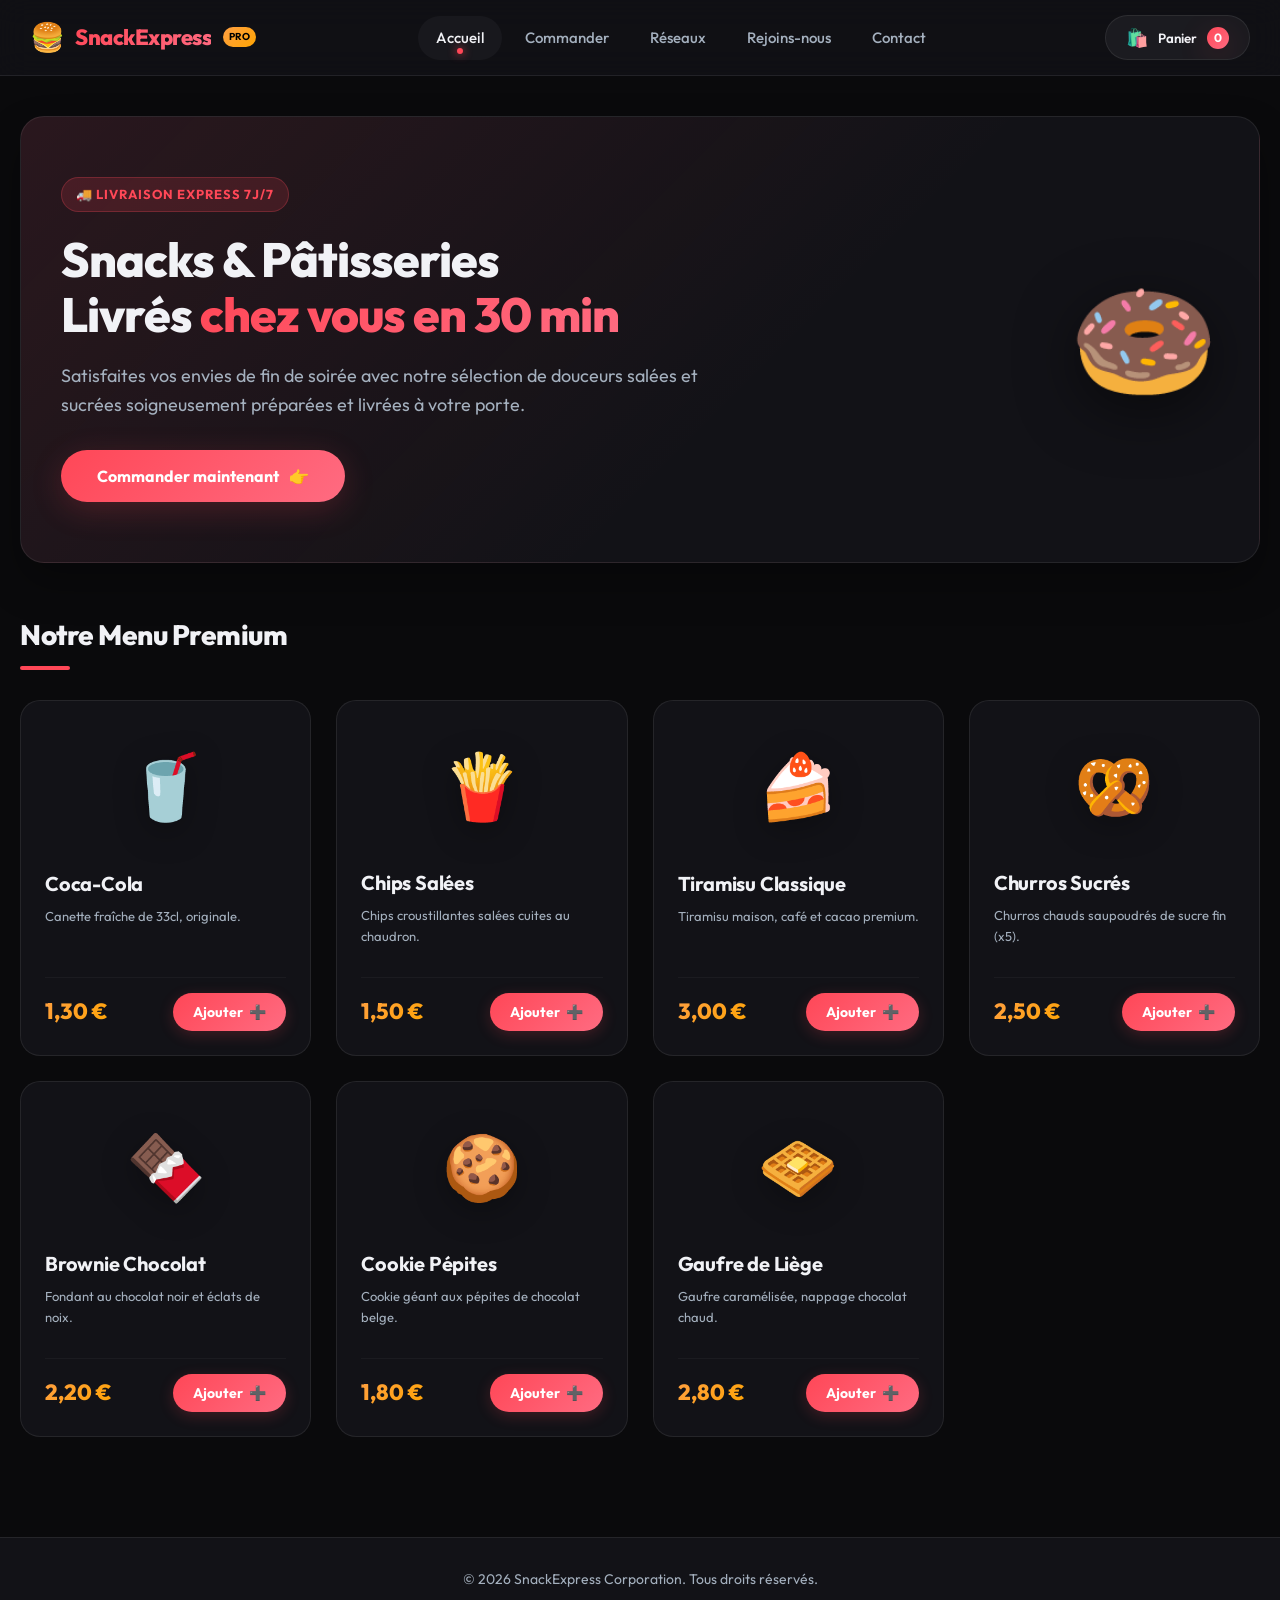
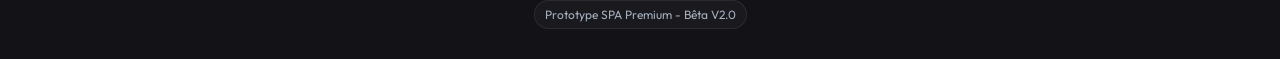
==== index.html @ 42b01b0c "Add files via upload" ====
<!DOCTYPE html>
<html lang="fr">
<head>
  <meta charset="utf-8">
  <meta name="viewport" content="width=device-width, initial-scale=1.0">
  <title>SnackExpress | Livraison de snacks & pâtisseries à domicile</title>
  <meta name="description" content="SnackExpress : commandez vos snacks et pâtisseries préférés en ligne. Livraison rapide et service premium de nuit.">
  
  <!-- Google Fonts - Outfit -->
  <link rel="preconnect" href="https://fonts.googleapis.com">
  <link rel="preconnect" href="https://fonts.gstatic.com" crossorigin>
  <link href="https://fonts.googleapis.com/css2?family=Outfit:wght@300;400;500;600;700;800&display=swap" rel="stylesheet">
  
  <style>
    /* VARIABLES & THEME SYSTEM */
    :root {
      --bg-main: #0a0a0c;
      --bg-surface: #121217;
      --bg-surface-hover: #1b1b22;
      --bg-input: #17171e;
      --color-primary: #ff4757;
      --color-primary-rgb: 255, 71, 87;
      --color-accent: #ffa502;
      --color-success: #2ed573;
      --color-text: #f1f2f6;
      --color-text-muted: #a4b0be;
      --color-border: rgba(255, 255, 255, 0.08);
      --gradient-accent: linear-gradient(135deg, #ff4757, #ff6b81);
      --gradient-gold: linear-gradient(135deg, #ff9f43, #ffa502);
      --gradient-dark: linear-gradient(180deg, #121217 0%, #0a0a0c 100%);
      --glow-shadow: 0 8px 32px 0 rgba(255, 71, 87, 0.2);
      --border-radius: 16px;
      --transition: all 0.3s cubic-bezier(0.4, 0, 0.2, 1);
      --font-outfit: 'Outfit', sans-serif;
    }

    /* GLOBAL RESET & STYLES */
    * {
      box-sizing: border-box;
      margin: 0;
      padding: 0;
    }

    body {
      font-family: var(--font-outfit);
      background-color: var(--bg-main);
      color: var(--color-text);
      line-height: 1.6;
      overflow-x: hidden;
      min-height: 100vh;
      display: flex;
      flex-direction: column;
    }

    a {
      color: inherit;
      text-decoration: none;
    }

    button, input, select, textarea {
      font-family: inherit;
      color: inherit;
    }

    /* PREMIUM SCROLLBAR */
    ::-webkit-scrollbar {
      width: 8px;
    }
    ::-webkit-scrollbar-track {
      background: var(--bg-main);
    }
    ::-webkit-scrollbar-thumb {
      background: #23232c;
      border-radius: 10px;
    }
    ::-webkit-scrollbar-thumb:hover {
      background: var(--color-primary);
    }

    /* HEADER / NAVIGATION (GLASSMORPHISM) */
    header {
      position: sticky;
      top: 0;
      z-index: 100;
      background: rgba(18, 18, 23, 0.8);
      backdrop-filter: blur(15px);
      -webkit-backdrop-filter: blur(15px);
      border-bottom: var(--color-border) 1px solid;
      padding: 15px 30px;
      display: flex;
      justify-content: space-between;
      align-items: center;
      transition: var(--transition);
    }

    .logo-container {
      display: flex;
      align-items: center;
      gap: 10px;
      cursor: pointer;
    }

    .logo-icon {
      font-size: 28px;
      animation: pulse 2s infinite ease-in-out;
    }

    .logo-text {
      font-size: 22px;
      font-weight: 800;
      letter-spacing: -0.5px;
      background: var(--gradient-accent);
      -webkit-background-clip: text;
      -webkit-text-fill-color: transparent;
    }

    .logo-badge {
      font-size: 10px;
      background: var(--gradient-gold);
      color: #000;
      font-weight: 700;
      padding: 2px 6px;
      border-radius: 20px;
      text-transform: uppercase;
      margin-left: 2px;
    }

    nav {
      display: flex;
      gap: 5px;
    }

    nav a {
      color: var(--color-text-muted);
      font-weight: 500;
      font-size: 15px;
      padding: 10px 18px;
      border-radius: 25px;
      transition: var(--transition);
      position: relative;
    }

    nav a:hover, nav a.active {
      color: var(--color-text);
      background: rgba(255, 255, 255, 0.04);
    }

    nav a.active::after {
      content: '';
      position: absolute;
      bottom: 6px;
      left: 50%;
      transform: translateX(-50%);
      width: 6px;
      height: 6px;
      border-radius: 50%;
      background: var(--color-primary);
      box-shadow: 0 0 10px var(--color-primary);
    }

    .nav-actions {
      display: flex;
      align-items: center;
      gap: 15px;
    }

    /* CART TRIGGER BUTTON */
    .cart-trigger {
      background: rgba(255, 255, 255, 0.05);
      border: 1px solid var(--color-border);
      padding: 10px 20px;
      border-radius: 30px;
      cursor: pointer;
      display: flex;
      align-items: center;
      gap: 10px;
      font-weight: 600;
      transition: var(--transition);
      position: relative;
      overflow: hidden;
    }

    .cart-trigger::before {
      content: '';
      position: absolute;
      top: 0;
      left: -100%;
      width: 100%;
      height: 100%;
      background: linear-gradient(90deg, transparent, rgba(255, 255, 255, 0.08), transparent);
      transition: 0.5s;
    }

    .cart-trigger:hover::before {
      left: 100%;
    }

    .cart-trigger:hover {
      background: rgba(255, 71, 87, 0.1);
      border-color: rgba(255, 71, 87, 0.3);
      color: var(--color-primary);
      transform: translateY(-2px);
    }

    .cart-icon {
      font-size: 18px;
    }

    .cart-count-badge {
      background: var(--gradient-accent);
      color: white;
      font-size: 12px;
      font-weight: 700;
      width: 22px;
      height: 22px;
      border-radius: 50%;
      display: flex;
      align-items: center;
      justify-content: center;
      box-shadow: var(--glow-shadow);
      animation: pop 0.3s ease-out;
    }

    /* MAIN CONTAINER & SPA VIEWS */
    main {
      flex: 1;
      max-width: 1300px;
      width: 100%;
      margin: 0 auto;
      padding: 40px 20px;
      position: relative;
    }

    .spa-view {
      display: none;
      animation: fadeIn 0.4s cubic-bezier(0.4, 0, 0.2, 1) forwards;
    }

    .spa-view.active-view {
      display: block;
    }

    /* HERO SECTION */
    .hero {
      background: linear-gradient(135deg, rgba(255, 71, 87, 0.1) 0%, rgba(18, 18, 23, 0) 60%), var(--bg-surface);
      border-radius: 24px;
      padding: 60px 40px;
      text-align: left;
      position: relative;
      overflow: hidden;
      border: 1px solid var(--color-border);
      margin-bottom: 50px;
      box-shadow: 0 20px 40px rgba(0, 0, 0, 0.3);
      display: flex;
      justify-content: space-between;
      align-items: center;
      gap: 30px;
    }

    .hero-content {
      max-width: 650px;
      position: relative;
      z-index: 2;
    }

    .hero-badge {
      display: inline-block;
      background: rgba(255, 71, 87, 0.15);
      color: var(--color-primary);
      padding: 6px 14px;
      border-radius: 30px;
      font-size: 13px;
      font-weight: 700;
      letter-spacing: 1px;
      text-transform: uppercase;
      margin-bottom: 20px;
      border: 1px solid rgba(255, 71, 87, 0.25);
    }

    .hero h1 {
      font-size: 48px;
      font-weight: 800;
      line-height: 1.15;
      margin-bottom: 20px;
      letter-spacing: -1px;
    }

    .hero h1 span {
      background: var(--gradient-accent);
      -webkit-background-clip: text;
      -webkit-text-fill-color: transparent;
    }

    .hero p {
      font-size: 18px;
      color: var(--color-text-muted);
      margin-bottom: 30px;
    }

    .hero-btn {
      background: var(--gradient-accent);
      color: white;
      border: none;
      font-size: 16px;
      font-weight: 700;
      padding: 16px 36px;
      border-radius: 30px;
      cursor: pointer;
      box-shadow: var(--glow-shadow);
      transition: var(--transition);
      display: inline-flex;
      align-items: center;
      gap: 10px;
    }

    .hero-btn:hover {
      transform: translateY(-3px);
      box-shadow: 0 12px 40px 0 rgba(255, 71, 87, 0.35);
    }

    .hero-image-decor {
      font-size: 120px;
      user-select: none;
      filter: drop-shadow(0 15px 30px rgba(0,0,0,0.5));
      animation: float 6s infinite ease-in-out;
      display: block;
    }

    @media (max-width: 900px) {
      .hero {
        flex-direction: column;
        padding: 40px 25px;
        text-align: center;
      }
      .hero-image-decor {
        display: none;
      }
      .hero h1 {
        font-size: 36px;
      }
    }

    /* MENU SECTION */
    .menu-title-container {
      margin-bottom: 30px;
      display: flex;
      justify-content: space-between;
      align-items: flex-end;
    }

    .section-title {
      font-size: 28px;
      font-weight: 800;
      letter-spacing: -0.5px;
      position: relative;
    }

    .section-title::after {
      content: '';
      display: block;
      width: 50px;
      height: 4px;
      background: var(--color-primary);
      border-radius: 2px;
      margin-top: 8px;
    }

    .cards-grid {
      display: grid;
      grid-template-columns: repeat(auto-fill, minmax(250px, 1fr));
      gap: 25px;
    }

    /* CARD DESIGN */
    .card {
      background: var(--bg-surface);
      border: 1px solid var(--color-border);
      border-radius: 20px;
      padding: 24px;
      transition: var(--transition);
      position: relative;
      overflow: hidden;
      display: flex;
      flex-direction: column;
      justify-content: space-between;
      height: 100%;
    }

    .card::before {
      content: '';
      position: absolute;
      top: 0;
      left: 0;
      width: 100%;
      height: 100%;
      background: radial-gradient(circle at top right, rgba(255, 71, 87, 0.05), transparent 60%);
      opacity: 0;
      transition: var(--transition);
      pointer-events: none;
    }

    .card:hover {
      transform: translateY(-6px);
      border-color: rgba(255, 71, 87, 0.2);
      box-shadow: 0 15px 30px rgba(0, 0, 0, 0.4), 0 0 1px 1px rgba(255, 71, 87, 0.1) inset;
    }

    .card:hover::before {
      opacity: 1;
    }

    .card-top {
      text-align: center;
      padding: 10px 0 20px 0;
      position: relative;
    }

    .card-emoji {
      font-size: 64px;
      display: inline-block;
      margin-bottom: 10px;
      transition: var(--transition);
      filter: drop-shadow(0 8px 16px rgba(0,0,0,0.3));
    }

    .card:hover .card-emoji {
      transform: scale(1.15) rotate(5deg);
    }

    .card-info {
      text-align: left;
    }

    .card-info h3 {
      font-size: 20px;
      font-weight: 700;
      margin-bottom: 6px;
      letter-spacing: -0.2px;
    }

    .card-description {
      font-size: 13px;
      color: var(--color-text-muted);
      margin-bottom: 15px;
      min-height: 40px;
    }

    .card-bottom {
      display: flex;
      justify-content: space-between;
      align-items: center;
      margin-top: 15px;
      border-top: 1px solid rgba(255,255,255,0.04);
      padding-top: 15px;
    }

    .card-price {
      font-size: 22px;
      font-weight: 800;
      background: var(--gradient-gold);
      -webkit-background-clip: text;
      -webkit-text-fill-color: transparent;
    }

    .add-to-cart-btn {
      background: var(--gradient-accent);
      color: white;
      border: none;
      font-weight: 700;
      font-size: 14px;
      padding: 10px 20px;
      border-radius: 25px;
      cursor: pointer;
      display: flex;
      align-items: center;
      gap: 6px;
      transition: var(--transition);
      box-shadow: 0 4px 15px rgba(255, 71, 87, 0.2);
    }

    .add-to-cart-btn:hover {
      box-shadow: 0 6px 20px rgba(255, 71, 87, 0.4);
      transform: scale(1.05);
    }

    /* DOUBLE COLUMN LAYOUT FOR CHECKOUT */
    .checkout-container {
      display: grid;
      grid-template-columns: 1.5fr 1fr;
      gap: 40px;
      align-items: start;
    }

    @media (max-width: 1000px) {
      .checkout-container {
        grid-template-columns: 1fr;
      }
    }

    /* CHOSE PANEL STYLING */
    .premium-panel {
      background: var(--bg-surface);
      border: 1px solid var(--color-border);
      border-radius: 24px;
      padding: 30px;
      box-shadow: 0 15px 35px rgba(0,0,0,0.3);
    }

    .form-group {
      margin-bottom: 22px;
      position: relative;
    }

    .form-group label {
      display: block;
      font-size: 14px;
      font-weight: 600;
      color: var(--color-text-muted);
      margin-bottom: 8px;
      text-transform: uppercase;
      letter-spacing: 0.5px;
    }

    .input-wrapper {
      position: relative;
    }

    .input-wrapper input, .input-wrapper select, .input-wrapper textarea {
      width: 100%;
      background: var(--bg-input);
      border: 1px solid var(--color-border);
      padding: 14px 16px;
      border-radius: 12px;
      color: white;
      font-size: 15px;
      transition: var(--transition);
    }

    .input-wrapper input:focus, .input-wrapper select:focus, .input-wrapper textarea:focus {
      outline: none;
      border-color: var(--color-primary);
      box-shadow: 0 0 0 3px rgba(255, 71, 87, 0.15);
      background: var(--bg-surface-hover);
    }

    .input-wrapper textarea {
      resize: vertical;
      min-height: 90px;
    }

    .form-row {
      display: grid;
      grid-template-columns: 1fr 1fr;
      gap: 20px;
    }

    @media (max-width: 600px) {
      .form-row {
        grid-template-columns: 1fr;
      }
    }

    .checkout-btn {
      width: 100%;
      background: var(--gradient-accent);
      color: white;
      border: none;
      padding: 16px;
      border-radius: 14px;
      font-size: 16px;
      font-weight: 700;
      cursor: pointer;
      box-shadow: var(--glow-shadow);
      transition: var(--transition);
      display: flex;
      align-items: center;
      justify-content: center;
      gap: 10px;
      margin-top: 10px;
    }

    .checkout-btn:hover {
      box-shadow: 0 10px 30px rgba(255, 71, 87, 0.35);
      transform: translateY(-2px);
    }

    /* SUMMARY PANEL */
    .summary-title {
      font-size: 20px;
      font-weight: 700;
      margin-bottom: 20px;
      border-bottom: 1px solid rgba(255,255,255,0.06);
      padding-bottom: 12px;
    }

    .summary-items {
      max-height: 250px;
      overflow-y: auto;
      margin-bottom: 20px;
      padding-right: 5px;
    }

    .summary-item {
      display: flex;
      justify-content: space-between;
      align-items: center;
      padding: 10px 0;
      border-bottom: 1px solid rgba(255,255,255,0.03);
    }

    .summary-item-left {
      display: flex;
      align-items: center;
      gap: 10px;
    }

    .summary-item-emoji {
      font-size: 22px;
    }

    .summary-item-name {
      font-weight: 500;
      font-size: 14px;
    }

    .summary-item-qty {
      font-size: 12px;
      color: var(--color-text-muted);
      background: rgba(255,255,255,0.05);
      padding: 2px 8px;
      border-radius: 12px;
    }

    .summary-item-price {
      font-weight: 600;
      font-size: 15px;
    }

    .summary-totals {
      background: rgba(255, 255, 255, 0.02);
      border-radius: 14px;
      padding: 18px;
      border: 1px solid rgba(255,255,255,0.04);
    }

    .summary-row {
      display: flex;
      justify-content: space-between;
      margin-bottom: 10px;
      font-size: 14px;
      color: var(--color-text-muted);
    }

    .summary-row.total {
      margin-top: 10px;
      border-top: 1px solid rgba(255,255,255,0.06);
      padding-top: 12px;
      font-size: 20px;
      font-weight: 800;
      color: white;
    }

    .summary-row.total .total-price {
      background: var(--gradient-gold);
      -webkit-background-clip: text;
      -webkit-text-fill-color: transparent;
    }

    /* EMPTY CART PLACEHOLDERS */
    .empty-cart-state {
      text-align: center;
      padding: 40px 20px;
      color: var(--color-text-muted);
    }

    .empty-cart-icon {
      font-size: 60px;
      margin-bottom: 15px;
      opacity: 0.5;
    }

    /* GORGEOUS TICKET/RECEIPT */
    .receipt-wrapper {
      max-width: 500px;
      margin: 40px auto;
      perspective: 1000px;
    }

    .receipt-card {
      background: #fafafa;
      color: #111116;
      border-radius: 12px;
      padding: 35px 25px 25px 25px;
      box-shadow: 0 25px 50px rgba(0,0,0,0.5);
      position: relative;
      font-family: 'Courier New', Courier, monospace;
      font-size: 14px;
      border-top: 10px solid var(--color-primary);
      animation: receiptShow 0.6s cubic-bezier(0.175, 0.885, 0.32, 1.1) forwards;
    }

    /* Zigzag edge bottom */
    .receipt-card::after {
      content: '';
      position: absolute;
      bottom: -10px;
      left: 0;
      width: 100%;
      height: 10px;
      background: linear-gradient(-45deg, transparent 8px, #fafafa 0), linear-gradient(45deg, transparent 8px, #fafafa 0);
      background-size: 16px 16px;
      background-repeat: repeat-x;
    }

    .receipt-header {
      text-align: center;
      border-bottom: 2px dashed #bbb;
      padding-bottom: 20px;
      margin-bottom: 20px;
    }

    .receipt-title {
      font-family: var(--font-outfit);
      font-weight: 800;
      font-size: 24px;
      letter-spacing: -0.5px;
      color: #000;
    }

    .receipt-subtitle {
      font-size: 11px;
      color: #666;
      text-transform: uppercase;
      letter-spacing: 1px;
      margin-top: 4px;
    }

    .receipt-info {
      margin-bottom: 20px;
      font-size: 13px;
      line-height: 1.4;
    }

    .receipt-row {
      display: flex;
      justify-content: space-between;
      margin-bottom: 8px;
    }

    .receipt-table {
      width: 100%;
      border-collapse: collapse;
      border-bottom: 2px dashed #bbb;
      margin-bottom: 15px;
      padding-bottom: 15px;
    }

    .receipt-table th {
      text-align: left;
      font-weight: bold;
      border-bottom: 1px solid #ddd;
      padding: 6px 0;
      font-size: 12px;
      color: #666;
    }

    .receipt-table td {
      padding: 8px 0;
      font-size: 13px;
    }

    .receipt-table .text-right {
      text-align: right;
    }

    .receipt-total-section {
      border-bottom: 2px dashed #bbb;
      padding-bottom: 15px;
      margin-bottom: 20px;
    }

    .receipt-grand-total {
      display: flex;
      justify-content: space-between;
      font-size: 18px;
      font-weight: 800;
      color: #000;
    }

    .receipt-delivery-details {
      background: rgba(0,0,0,0.03);
      padding: 15px;
      border-radius: 8px;
      margin-bottom: 20px;
      font-size: 12px;
      line-height: 1.5;
    }

    .receipt-delivery-details h4 {
      font-weight: bold;
      margin-bottom: 6px;
      color: #000;
      font-family: var(--font-outfit);
      font-size: 13px;
    }

    .receipt-barcode {
      text-align: center;
      margin: 25px 0 10px 0;
    }

    .receipt-barcode-visual {
      height: 40px;
      background: repeating-linear-gradient(90deg, #111, #111 2px, transparent 2px, transparent 6px);
      width: 70%;
      margin: 0 auto 5px auto;
    }

    .receipt-barcode-text {
      font-size: 10px;
      color: #555;
    }

    .receipt-footer {
      text-align: center;
      font-size: 11px;
      color: #777;
      margin-top: 15px;
    }

    .receipt-action-buttons {
      display: flex;
      gap: 15px;
      margin-top: 25px;
      justify-content: center;
    }

    .btn-secondary {
      background: rgba(255,255,255,0.06);
      border: 1px solid var(--color-border);
      color: white;
      padding: 12px 24px;
      border-radius: 20px;
      cursor: pointer;
      font-weight: 600;
      font-size: 14px;
      transition: var(--transition);
    }

    .btn-secondary:hover {
      background: rgba(255,255,255,0.12);
    }

    /* NETWORKS VIEW */
    .networks-grid {
      display: grid;
      grid-template-columns: repeat(auto-fit, minmax(280px, 1fr));
      gap: 25px;
      margin-top: 20px;
    }

    .network-card {
      background: var(--bg-surface);
      border: 1px solid var(--color-border);
      border-radius: 20px;
      padding: 30px;
      text-align: center;
      transition: var(--transition);
      cursor: pointer;
    }

    .network-card:hover {
      transform: translateY(-6px);
      box-shadow: 0 15px 30px rgba(0, 0, 0, 0.4);
    }

    .network-card.snapchat:hover {
      border-color: #fffc00;
      background: linear-gradient(135deg, rgba(255, 252, 0, 0.05), var(--bg-surface));
    }

    .network-card.instagram:hover {
      border-color: #e1306c;
      background: linear-gradient(135deg, rgba(225, 48, 108, 0.05), var(--bg-surface));
    }

    .network-icon {
      font-size: 48px;
      margin-bottom: 15px;
    }

    .network-name {
      font-size: 20px;
      font-weight: 700;
      margin-bottom: 5px;
    }

    .network-handle {
      font-size: 15px;
      color: var(--color-primary);
      font-weight: 600;
    }

    .network-desc {
      font-size: 13px;
      color: var(--color-text-muted);
      margin-top: 10px;
    }

    /* JOIN-US & CONTACT VIEWS */
    .info-header {
      max-width: 700px;
      margin-bottom: 40px;
    }

    .info-header h2 {
      font-size: 36px;
      font-weight: 800;
      margin-bottom: 15px;
    }

    .info-header p {
      font-size: 16px;
      color: var(--color-text-muted);
    }

    .info-grid {
      display: grid;
      grid-template-columns: 1fr 1fr;
      gap: 40px;
      align-items: start;
    }

    @media (max-width: 900px) {
      .info-grid {
        grid-template-columns: 1fr;
      }
    }

    .contact-details {
      display: flex;
      flex-direction: column;
      gap: 20px;
    }

    .contact-detail-card {
      background: var(--bg-surface);
      border: 1px solid var(--color-border);
      border-radius: 16px;
      padding: 20px;
      display: flex;
      align-items: center;
      gap: 20px;
    }

    .contact-detail-icon {
      font-size: 32px;
      width: 60px;
      height: 60px;
      border-radius: 12px;
      background: rgba(255, 255, 255, 0.03);
      display: flex;
      align-items: center;
      justify-content: center;
      border: 1px solid var(--color-border);
    }

    .contact-detail-info h4 {
      font-size: 14px;
      text-transform: uppercase;
      letter-spacing: 0.5px;
      color: var(--color-text-muted);
      margin-bottom: 4px;
    }

    .contact-detail-info p {
      font-size: 18px;
      font-weight: 700;
    }

    /* CART DRAWER SLIDE-OVER */
    .cart-drawer-overlay {
      position: fixed;
      top: 0;
      left: 0;
      width: 100vw;
      height: 100vh;
      background: rgba(0,0,0,0.6);
      backdrop-filter: blur(5px);
      -webkit-backdrop-filter: blur(5px);
      z-index: 200;
      opacity: 0;
      visibility: hidden;
      transition: var(--transition);
    }

    .cart-drawer-overlay.open {
      opacity: 1;
      visibility: visible;
    }

    .cart-drawer {
      position: fixed;
      top: 0;
      right: -450px;
      width: 100%;
      max-width: 450px;
      height: 100vh;
      background: var(--bg-surface);
      border-left: 1px solid var(--color-border);
      z-index: 201;
      box-shadow: -10px 0 40px rgba(0,0,0,0.5);
      display: flex;
      flex-direction: column;
      transition: transform 0.4s cubic-bezier(0.16, 1, 0.3, 1);
    }

    .cart-drawer-overlay.open .cart-drawer {
      transform: translateX(-450px);
    }

    @media (max-width: 450px) {
      .cart-drawer-overlay.open .cart-drawer {
        transform: translateX(-100%);
      }
      .cart-drawer {
        right: -100%;
        max-width: 100%;
      }
    }

    .cart-drawer-header {
      padding: 24px;
      border-bottom: 1px solid var(--color-border);
      display: flex;
      justify-content: space-between;
      align-items: center;
    }

    .cart-drawer-header h3 {
      font-size: 20px;
      font-weight: 700;
      display: flex;
      align-items: center;
      gap: 10px;
    }

    .close-cart-btn {
      background: rgba(255,255,255,0.05);
      border: 1px solid var(--color-border);
      width: 36px;
      height: 36px;
      border-radius: 50%;
      cursor: pointer;
      display: flex;
      align-items: center;
      justify-content: center;
      font-size: 18px;
      transition: var(--transition);
    }

    .close-cart-btn:hover {
      background: rgba(255,255,255,0.1);
      transform: scale(1.05);
    }

    .cart-drawer-body {
      flex: 1;
      overflow-y: auto;
      padding: 24px;
    }

    .cart-item {
      display: flex;
      gap: 15px;
      padding: 15px 0;
      border-bottom: 1px solid rgba(255,255,255,0.04);
      align-items: center;
    }

    .cart-item-emoji {
      font-size: 36px;
      width: 60px;
      height: 60px;
      border-radius: 12px;
      background: rgba(255,255,255,0.02);
      border: 1px solid var(--color-border);
      display: flex;
      align-items: center;
      justify-content: center;
    }

    .cart-item-info {
      flex: 1;
    }

    .cart-item-info h4 {
      font-size: 15px;
      font-weight: 700;
      margin-bottom: 4px;
    }

    .cart-item-info p {
      font-size: 13px;
      color: var(--color-text-muted);
    }

    .cart-item-controls {
      display: flex;
      align-items: center;
      gap: 10px;
    }

    .qty-btn {
      background: rgba(255,255,255,0.05);
      border: 1px solid var(--color-border);
      width: 28px;
      height: 28px;
      border-radius: 50%;
      cursor: pointer;
      display: flex;
      align-items: center;
      justify-content: center;
      font-weight: bold;
      font-size: 14px;
      transition: var(--transition);
    }

    .qty-btn:hover {
      background: rgba(255,255,255,0.15);
      color: white;
    }

    .qty-val {
      font-size: 15px;
      font-weight: 700;
      width: 20px;
      text-align: center;
    }

    .remove-item-btn {
      background: transparent;
      border: none;
      color: var(--color-text-muted);
      cursor: pointer;
      font-size: 16px;
      padding: 5px;
      transition: var(--transition);
    }

    .remove-item-btn:hover {
      color: var(--color-primary);
      transform: scale(1.1);
    }

    .cart-drawer-footer {
      padding: 24px;
      border-top: 1px solid var(--color-border);
      background: rgba(18, 18, 23, 0.5);
    }

    .cart-drawer-total {
      display: flex;
      justify-content: space-between;
      align-items: center;
      margin-bottom: 20px;
    }

    .cart-drawer-total-label {
      font-size: 15px;
      color: var(--color-text-muted);
    }

    .cart-drawer-total-price {
      font-size: 24px;
      font-weight: 800;
      background: var(--gradient-gold);
      -webkit-background-clip: text;
      -webkit-text-fill-color: transparent;
    }

    .cart-checkout-btn {
      width: 100%;
      background: var(--gradient-accent);
      color: white;
      border: none;
      padding: 16px;
      border-radius: 30px;
      font-size: 15px;
      font-weight: 700;
      cursor: pointer;
      box-shadow: var(--glow-shadow);
      transition: var(--transition);
      display: flex;
      align-items: center;
      justify-content: center;
      gap: 10px;
    }

    .cart-checkout-btn:hover {
      box-shadow: 0 10px 25px rgba(255, 71, 87, 0.35);
      transform: translateY(-2px);
    }

    /* FOOTER */
    footer {
      border-top: 1px solid var(--color-border);
      background: var(--bg-surface);
      padding: 30px 20px;
      text-align: center;
      font-size: 14px;
      color: var(--color-text-muted);
      margin-top: 60px;
    }

    footer p {
      margin-bottom: 10px;
    }

    .footer-badge {
      display: inline-block;
      background: rgba(255,255,255,0.03);
      border: 1px solid var(--color-border);
      padding: 4px 10px;
      border-radius: 20px;
      font-size: 12px;
    }

    /* FLOATING ACTIONS (MOBILE QUICK CART) */
    .mobile-cart-float {
      position: fixed;
      bottom: 25px;
      right: 25px;
      background: var(--gradient-accent);
      color: white;
      border-radius: 50%;
      width: 60px;
      height: 60px;
      display: none;
      align-items: center;
      justify-content: center;
      box-shadow: var(--glow-shadow);
      cursor: pointer;
      z-index: 99;
      transition: var(--transition);
      border: none;
    }

    .mobile-cart-float:hover {
      transform: scale(1.1) rotate(-5deg);
    }

    .mobile-cart-badge {
      position: absolute;
      top: -3px;
      right: -3px;
      background: var(--color-accent);
      color: #000;
      font-size: 11px;
      font-weight: 700;
      width: 20px;
      height: 20px;
      border-radius: 50%;
      display: flex;
      align-items: center;
      justify-content: center;
      box-shadow: 0 4px 10px rgba(0,0,0,0.3);
    }

    @media (max-width: 768px) {
      .mobile-cart-float {
        display: flex;
      }
      .header-cart-container {
        display: none;
      }
    }

    /* CUSTOM ALERTS */
    .alert {
      padding: 12px 18px;
      border-radius: 12px;
      margin-bottom: 20px;
      font-size: 14px;
      font-weight: 500;
      display: none;
      animation: pop 0.3s ease-out;
    }

    .alert-error {
      background: rgba(255, 71, 87, 0.15);
      border: 1px solid rgba(255, 71, 87, 0.3);
      color: #ff6b81;
    }

    /* ANIMATIONS DEFINITIONS */
    @keyframes fadeIn {
      from { opacity: 0; transform: translateY(10px); }
      to { opacity: 1; transform: translateY(0); }
    }

    @keyframes pop {
      0% { transform: scale(0.8); opacity: 0; }
      70% { transform: scale(1.1); }
      100% { transform: scale(1); opacity: 1; }
    }

    @keyframes pulse {
      0%, 100% { transform: scale(1); }
      50% { transform: scale(1.08); }
    }

    @keyframes float {
      0%, 100% { transform: translateY(0) rotate(0deg); }
      50% { transform: translateY(-12px) rotate(3deg); }
    }

    @keyframes receiptShow {
      from { opacity: 0; transform: scale(0.9) rotateY(10deg); }
      to { opacity: 1; transform: scale(1) rotateY(0); }
    }

    /* MOBILE & NEW FEATURE IMPROVEMENTS */
    @media (max-width: 768px) {
      .checkout-container {
        gap: 20px;
      }
      .premium-panel {
        padding: 20px 15px;
        border-radius: 18px;
      }
    }

    /* COLLAPSIBLE SUMMARY FOR MOBILE */
    .summary-toggle-header {
      display: none;
      justify-content: space-between;
      align-items: center;
      cursor: pointer;
      padding: 5px 0 15px 0;
      border-bottom: 1px solid rgba(255, 255, 255, 0.06);
      margin-bottom: 10px;
    }

    .summary-toggle-title {
      font-size: 18px;
      font-weight: 700;
      display: flex;
      align-items: center;
      gap: 8px;
    }

    .summary-toggle-total {
      font-size: 18px;
      font-weight: 800;
      color: var(--color-accent);
    }

    .toggle-arrow {
      font-size: 12px;
      transition: var(--transition);
      display: inline-block;
    }

    @media (max-width: 768px) {
      .summary-toggle-header {
        display: flex;
      }
      .summary-title {
        display: none;
      }
      .summary-items {
        display: none;
        margin-top: 15px;
      }
      .summary-items.open {
        display: block;
      }
      .summary-toggle-header.open .toggle-arrow {
        transform: rotate(180deg);
      }
    }

    /* CLEAR CART BUTTON */
    .clear-cart-btn {
      background: rgba(255, 71, 87, 0.1);
      border: 1px solid rgba(255, 71, 87, 0.2);
      color: var(--color-primary);
      padding: 6px 12px;
      border-radius: 20px;
      cursor: pointer;
      font-size: 13px;
      font-weight: 600;
      transition: var(--transition);
      margin-left: auto;
      margin-right: 15px;
    }

    .clear-cart-btn:hover {
      background: var(--color-primary);
      color: white;
      transform: scale(1.05);
    }

    .clear-cart-btn:disabled {
      opacity: 0.4;
      cursor: not-allowed;
      background: rgba(255, 255, 255, 0.03);
      border-color: var(--color-border);
      color: var(--color-text-muted);
    }

    /* WHATSAPP CONFIRMATION BUTTON */
    .whatsapp-btn {
      margin-top: 15px;
      margin-bottom: 5px;
      width: 100%;
      display: flex;
      align-items: center;
      justify-content: center;
      gap: 10px;
      background-color: #25D366;
      color: white;
      padding: 14px 20px;
      border-radius: 8px;
      font-weight: 700;
      text-decoration: none;
      box-shadow: 0 4px 15px rgba(37, 211, 102, 0.3);
      transition: var(--transition);
      font-size: 16px;
      border: none;
      cursor: pointer;
    }
    .whatsapp-btn:hover {
      background-color: #20ba5a;
      transform: translateY(-2px);
      box-shadow: 0 6px 20px rgba(37, 211, 102, 0.5);
      color: white;
    }
  </style>
</head>
<body>

  <!-- HEADER -->
  <header>
    <div class="logo-container" onclick="location.hash = 'accueil'">
      <span class="logo-icon">🍔</span>
      <span class="logo-text">SnackExpress</span>
      <span class="logo-badge">Pro</span>
    </div>
    
    <nav id="main-nav">
      <a href="#accueil" class="nav-link active" id="nav-accueil">Accueil</a>
      <a href="#commande" class="nav-link" id="nav-commande">Commander</a>
      <a href="#reseaux" class="nav-link" id="nav-reseaux">Réseaux</a>
      <a href="#rejoins" class="nav-link" id="nav-rejoins">Rejoins-nous</a>
      <a href="#contact" class="nav-link" id="nav-contact">Contact</a>
    </nav>

    <div class="nav-actions">
      <div class="header-cart-container">
        <button class="cart-trigger" onclick="toggleCart(true)">
          <span class="cart-icon">🛍️</span>
          <span>Panier</span>
          <span class="cart-count-badge" id="cart-count">0</span>
        </button>
      </div>
    </div>
  </header>

  <!-- MAIN SPA CONTENT -->
  <main>
    <!-- VIEW: HOME (ACCUEIL) -->
    <section id="view-accueil" class="spa-view active-view">
      <div class="hero">
        <div class="hero-content">
          <span class="hero-badge">🚚 Livraison Express 7j/7</span>
          <h1>Snacks &amp; Pâtisseries<br>Livrés <span>chez vous en 30 min</span></h1>
          <p>Satisfaites vos envies de fin de soirée avec notre sélection de douceurs salées et sucrées soigneusement préparées et livrées à votre porte.</p>
          <button class="hero-btn" onclick="location.hash = 'commande'">
            <span>Commander maintenant</span>
            <span>👉</span>
          </button>
        </div>
        <div class="hero-image-decor">🍩</div>
      </div>

      <div class="menu-title-container">
        <h2 class="section-title">Notre Menu Premium</h2>
      </div>

      <div class="cards-grid" id="product-list">
        <!-- Products will be generated by JS -->
      </div>
    </section>

    <!-- VIEW: CHECKOUT (COMMANDE) -->
    <section id="view-commande" class="spa-view">
      <div class="info-header">
        <h2>Passer votre Commande</h2>
        <p>Remplissez les détails ci-dessous pour finaliser votre livraison. Vos produits resteront chauds et frais.</p>
      </div>

      <div class="checkout-container" id="checkout-form-container">
        <!-- Form Left -->
        <div class="premium-panel">
          <div id="checkout-error" class="alert alert-error">Veuillez remplir tous les champs obligatoires (*)</div>
          <div id="checkout-empty-warning" class="alert alert-error" style="display:none; align-items: center; gap: 10px;">
            🛒 Votre panier est vide. <a href="#accueil" onclick="location.hash='accueil'" style="color: var(--color-primary); font-weight: 700; text-decoration: underline;">Retournez à l'accueil</a> pour ajouter des snacks.
          </div>
          
          <form id="order-form" onsubmit="submitOrder(event)">
            <div class="form-row">
              <div class="form-group">
                <label for="order-name">Nom complet *</label>
                <div class="input-wrapper">
                  <input type="text" id="order-name" required placeholder="Ex: Jean Dupont">
                </div>
              </div>
              
              <div class="form-group">
                <label for="order-phone">Téléphone *</label>
                <div class="input-wrapper">
                  <input type="tel" id="order-phone" required placeholder="Ex: 06 12 34 56 78">
                </div>
              </div>
            </div>

            <div class="form-group">
              <label for="order-address">Adresse de livraison *</label>
              <div class="input-wrapper">
                <input type="text" id="order-address" required placeholder="Ex: 42 Rue des Snacks, 75001 Paris">
              </div>
            </div>

            <div class="form-row">
              <div class="form-group">
                <label for="order-datetime">Heure de livraison souhaitée</label>
                <div class="input-wrapper">
                  <input type="datetime-local" id="order-datetime">
                </div>
              </div>

              <div class="form-group">
                <label for="order-payment">Mode de paiement *</label>
                <div class="input-wrapper">
                  <select id="order-payment">
                    <option value="Espèces">Espèces à la livraison</option>
                    <option value="Carte Bancaire">Carte bancaire à la livraison</option>
                    <option value="Lydia">Lydia / PayLib</option>
                  </select>
                </div>
              </div>
            </div>

            <div class="form-group">
              <label for="order-comment">Commentaire de livraison</label>
              <div class="input-wrapper">
                <textarea id="order-comment" placeholder="Code porte, instructions particulières, allergies..."></textarea>
              </div>
            </div>

            <button type="submit" id="submit-order-btn" class="checkout-btn">
              <span>🚀 Valider et Commander</span>
            </button>
          </form>
        </div>

        <!-- Cart summary right -->
        <div class="premium-panel">
          <h3 class="summary-title">Votre Panier</h3>

          <!-- Mobile collapsible toggle header -->
          <div class="summary-toggle-header" id="summary-toggle-header" onclick="toggleSummaryCollapse()">
            <span class="summary-toggle-title">🛒 Votre Panier <span class="toggle-arrow">▼</span></span>
            <span class="summary-toggle-total" id="summary-toggle-total">0,00 €</span>
          </div>
          
          <div class="summary-items" id="summary-items-list">
            <!-- Items generated by JS -->
          </div>

          <div class="summary-totals">
            <div class="summary-row">
              <span>Sous-total</span>
              <span id="summary-subtotal">0,00 €</span>
            </div>
            <div class="summary-row">
              <span>Livraison</span>
              <span id="summary-delivery" style="color: var(--color-success); font-weight: 600;">GRATUIT</span>
            </div>
            <div class="summary-row total">
              <span>Total</span>
              <span class="total-price" id="summary-total">0,00 €</span>
            </div>
          </div>
        </div>
      </div>

      <!-- SUCCESS RECEIPT VIEW (Initially Hidden) -->
      <div id="checkout-success-container" style="display: none;">
        <div class="receipt-wrapper">
          <div class="receipt-card" id="order-receipt">
            <!-- Receipt content will be generated by JS -->
          </div>
          
          <a href="#" id="whatsapp-order-btn" target="_blank" class="whatsapp-btn">
            <span>💬 Envoyer la commande par WhatsApp</span>
          </a>
          
          <div class="receipt-action-buttons">
            <button class="btn-secondary" onclick="location.hash = 'accueil'">
              🏠 Retour à l'accueil
            </button>
            <button class="btn-secondary" onclick="window.print()" style="background: var(--gradient-gold); color: #000; font-weight: 700; border: none;">
              🖨️ Imprimer le ticket
            </button>
          </div>
        </div>
      </div>
    </section>

    <!-- VIEW: NETWORKS (RESEAUX) -->
    <section id="view-reseaux" class="spa-view">
      <div class="info-header">
        <h2>Rejoignez nos Réseaux</h2>
        <p>Suivez-nous pour ne manquer aucune offre exclusive, de nouveaux snacks temporaires ou des concours de folie !</p>
      </div>

      <div class="networks-grid">
        <div class="network-card snapchat" onclick="window.open('https://snapchat.com', '_blank')">
          <div class="network-icon">👻</div>
          <div class="network-name">Snapchat</div>
          <div class="network-handle">@SnackExpress</div>
          <div class="network-desc">Codes promos exclusifs chaque vendredi soir dans notre story.</div>
        </div>

        <div class="network-card instagram" onclick="window.open('https://instagram.com', '_blank')">
          <div class="network-icon">📸</div>
          <div class="network-name">Instagram</div>
          <div class="network-handle">@SnackExpress</div>
          <div class="network-desc">Partagez vos photos de tiramisus avec le hashtag #SnackExpress.</div>
        </div>
      </div>
    </section>

    <!-- VIEW: JOIN US (REJOINS) -->
    <section id="view-rejoins" class="spa-view">
      <div class="info-grid">
        <div class="info-header">
          <h2>Devenez Livreur</h2>
          <p>Rejoignez la flotte SnackExpress. Bénéficiez d'une flexibilité totale de planning et d'une rémunération attractive.</p>
          
          <div style="margin-top: 30px; display: flex; flex-direction: column; gap: 15px;">
            <div style="display: flex; gap: 15px; align-items: center;">
              <span style="font-size: 24px;">💰</span>
              <div>
                <strong style="display: block;">Revenus attractifs</strong>
                <span style="color: var(--color-text-muted); font-size: 14px;">Payé à la course + 100% des pourboires conservés.</span>
              </div>
            </div>
            <div style="display: flex; gap: 15px; align-items: center;">
              <span style="font-size: 24px;">📅</span>
              <div>
                <strong style="display: block;">Planning flexible</strong>
                <span style="color: var(--color-text-muted); font-size: 14px;">Choisissez vos tranches horaires via notre application.</span>
              </div>
            </div>
            <div style="display: flex; gap: 15px; align-items: center;">
              <span style="font-size: 24px;">🚲</span>
              <div>
                <strong style="display: block;">Moyen de transport libre</strong>
                <span style="color: var(--color-text-muted); font-size: 14px;">Vélo, trottinette électrique ou scooter.</span>
              </div>
            </div>
          </div>
        </div>

        <div class="premium-panel">
          <h3 class="summary-title" style="margin-bottom: 25px;">Postuler en 1 minute</h3>
          <div id="apply-success" class="alert alert-error" style="background: rgba(46, 213, 115, 0.15); border-color: rgba(46, 213, 115, 0.3); color: var(--color-success); display: none;">Candidature envoyée avec succès ! Notre équipe vous contactera sous 24h.</div>
          
          <form onsubmit="submitApplication(event)">
            <div class="form-group">
              <label for="apply-name">Nom complet *</label>
              <div class="input-wrapper">
                <input type="text" id="apply-name" required placeholder="Jean Dupont">
              </div>
            </div>
            
            <div class="form-group">
              <label for="apply-phone">Numéro de téléphone *</label>
              <div class="input-wrapper">
                <input type="tel" id="apply-phone" required placeholder="06 00 00 00 00">
              </div>
            </div>

            <div class="form-group">
              <label for="apply-vehicle">Moyen de transport *</label>
              <div class="input-wrapper">
                <select id="apply-vehicle">
                  <option>Vélo électrique / Trottinette</option>
                  <option>Scooter / Moto</option>
                  <option>Voiture</option>
                  <option>Autre</option>
                </select>
              </div>
            </div>

            <div class="form-group">
              <label for="apply-availability">Disponibilités habituelles</label>
              <div class="input-wrapper">
                <textarea id="apply-availability" placeholder="Ex: Vendredi et Samedi soir de 20h à 2h du matin."></textarea>
              </div>
            </div>

            <button type="submit" class="checkout-btn" style="background: var(--gradient-gold); color: #000; font-weight: 800; box-shadow: 0 4px 15px rgba(255, 165, 2, 0.2);">
              <span>Envoyer ma candidature</span>
            </button>
          </form>
        </div>
      </div>
    </section>

    <!-- VIEW: CONTACT -->
    <section id="view-contact" class="spa-view">
      <div class="info-header">
        <h2>Centre de Support</h2>
        <p>Un problème avec une commande ou une question ? Notre service client réactif est à votre écoute.</p>
      </div>

      <div class="info-grid">
        <div class="contact-details">
          <div class="contact-detail-card">
            <div class="contact-detail-icon">✉️</div>
            <div class="contact-detail-info">
              <h4>Email de support</h4>
              <p>contact@snackexpress.com</p>
            </div>
          </div>

          <div class="contact-detail-card">
            <div class="contact-detail-icon">📞</div>
            <div class="contact-detail-info">
              <h4>Téléphone gratuit</h4>
              <p>06 00 00 00 00</p>
            </div>
          </div>

          <div class="contact-detail-card">
            <div class="contact-detail-icon">📍</div>
            <div class="contact-detail-info">
              <h4>Adresse du hub</h4>
              <p>75001 Paris, France</p>
            </div>
          </div>
        </div>

        <div class="premium-panel">
          <h3 class="summary-title" style="margin-bottom: 25px;">Écrivez-nous un message</h3>
          <div id="contact-success" class="alert alert-error" style="background: rgba(46, 213, 115, 0.15); border-color: rgba(46, 213, 115, 0.3); color: var(--color-success); display: none;">Message transmis ! Une réponse vous sera envoyée dans l'heure.</div>
          
          <form onsubmit="submitContact(event)">
            <div class="form-group">
              <label for="contact-name">Nom complet *</label>
              <div class="input-wrapper">
                <input type="text" id="contact-name" required placeholder="Jean Dupont">
              </div>
            </div>

            <div class="form-group">
              <label for="contact-email">Adresse Email *</label>
              <div class="input-wrapper">
                <input type="email" id="contact-email" required placeholder="jean.dupont@exemple.com">
              </div>
            </div>

            <div class="form-group">
              <label for="contact-msg">Votre message *</label>
              <div class="input-wrapper">
                <textarea id="contact-msg" required placeholder="Décrivez votre demande en quelques lignes..." style="min-height: 120px;"></textarea>
              </div>
            </div>

            <button type="submit" class="checkout-btn">
              <span>Envoyer le message</span>
            </button>
          </form>
        </div>
      </div>
    </section>
  </main>

  <!-- SHOPPING CART DRAWER (SIDE-OVER) -->
  <div class="cart-drawer-overlay" id="cart-overlay" onclick="toggleCart(false)">
    <div class="cart-drawer" onclick="event.stopPropagation()">
      <div class="cart-drawer-header">
        <h3>🛍️ Votre Panier</h3>
        <button id="clear-cart-btn" class="clear-cart-btn" onclick="clearCart()" disabled>Vider 🗑️</button>
        <button class="close-cart-btn" onclick="toggleCart(false)">✕</button>
      </div>
      
      <div class="cart-drawer-body" id="cart-drawer-items">
        <!-- Rendered dynamically by JS -->
      </div>
      
      <div class="cart-drawer-footer">
        <div class="cart-drawer-total">
          <span class="cart-drawer-total-label">Total de la commande :</span>
          <span class="cart-drawer-total-price" id="cart-total-price">0,00 €</span>
        </div>
        <button class="cart-checkout-btn" onclick="goToCheckout()">
          <span>💳 Passer à la caisse</span>
        </button>
      </div>
    </div>
  </div>

  <!-- FLOATING CART BUTTON FOR MOBILE -->
  <button class="mobile-cart-float" onclick="toggleCart(true)">
    <span>🛍️</span>
    <span class="mobile-cart-badge" id="mobile-cart-count">0</span>
  </button>

  <!-- FOOTER -->
  <footer>
    <p>&copy; 2026 SnackExpress Corporation. Tous droits réservés.</p>
    <div class="footer-badge">Prototype SPA Premium - Bêta V2.0</div>
  </footer>

  <!-- JAVASCRIPT LOGIC -->
  <script>
    // 1. DATA SOURCES & INITIAL PRODUCTS
    const PRODUCTS = [
      { id: 'coca', name: 'Coca-Cola', emoji: '🥤', price: 1.30, desc: 'Canette fraîche de 33cl, originale.' },
      { id: 'chips', name: 'Chips Salées', emoji: '🍟', price: 1.50, desc: 'Chips croustillantes salées cuites au chaudron.' },
      { id: 'tiramisu', name: 'Tiramisu Classique', emoji: '🍰', price: 3.00, desc: 'Tiramisu maison, café et cacao premium.' },
      { id: 'churros', name: 'Churros Sucrés', emoji: '🥨', price: 2.50, desc: 'Churros chauds saupoudrés de sucre fin (x5).' },
      { id: 'brownie', name: 'Brownie Chocolat', emoji: '🍫', price: 2.20, desc: 'Fondant au chocolat noir et éclats de noix.' },
      { id: 'cookie', name: 'Cookie Pépites', emoji: '🍪', price: 1.80, desc: 'Cookie géant aux pépites de chocolat belge.' },
      { id: 'gaufre', name: 'Gaufre de Liège', emoji: '🧇', price: 2.80, desc: 'Gaufre caramélisée, nappage chocolat chaud.' }
    ];

    // 2. STATE MANAGEMENT
    let cart = [];

    // Load cart from LocalStorage if present
    function loadCart() {
      const savedCart = localStorage.getItem('snackexpress_cart');
      if (savedCart) {
        try {
          cart = JSON.parse(savedCart);
        } catch (e) {
          cart = [];
        }
      }
      renderCart();
    }

    // Save cart to LocalStorage
    function saveCart() {
      localStorage.setItem('snackexpress_cart', JSON.stringify(cart));
      renderCart();
    }

    // 3. CART OPERATIONS
    function addToCart(productId) {
      const product = PRODUCTS.find(p => p.id === productId);
      if (!product) return;

      const existingItem = cart.find(item => item.id === productId);
      if (existingItem) {
        existingItem.quantity += 1;
      } else {
        cart.push({
          id: product.id,
          name: product.name,
          emoji: product.emoji,
          price: product.price,
          quantity: 1
        });
      }
      
      saveCart();
      
      // Animate cart badge
      const badge = document.getElementById('cart-count');
      badge.classList.remove('pop');
      void badge.offsetWidth; // Trigger reflow
      badge.classList.add('pop');

      // Visual feedback on the button
      showNotification(`Ajouté : ${product.name} !`);
    }

    function updateQuantity(productId, change) {
      const item = cart.find(item => item.id === productId);
      if (!item) return;

      item.quantity += change;
      if (item.quantity <= 0) {
        cart = cart.filter(item => item.id !== productId);
      }
      saveCart();
    }

    function removeFromCart(productId) {
      cart = cart.filter(item => item.id !== productId);
      saveCart();
    }

    // Dynamic toast notification
    function showNotification(text) {
      // Clean previous notifications
      const prev = document.querySelector('.toast-notif');
      if (prev) prev.remove();

      const notif = document.createElement('div');
      notif.className = 'toast-notif';
      notif.style.position = 'fixed';
      notif.style.bottom = '30px';
      notif.style.left = '30px';
      notif.style.background = 'var(--gradient-accent)';
      notif.style.color = 'white';
      notif.style.padding = '12px 24px';
      notif.style.borderRadius = '30px';
      notif.style.fontWeight = '700';
      notif.style.fontSize = '14px';
      notif.style.boxShadow = 'var(--glow-shadow)';
      notif.style.zIndex = '300';
      notif.style.animation = 'pop 0.3s ease-out';
      notif.innerText = text;
      
      document.body.appendChild(notif);

      setTimeout(() => {
        notif.style.animation = 'fadeIn 0.3s reverse forwards';
        setTimeout(() => notif.remove(), 300);
      }, 2500);
    }

    // 4. RENDERING METHODS
    function renderProductGrid() {
      const container = document.getElementById('product-list');
      container.innerHTML = PRODUCTS.map(product => `
        <div class="card">
          <div class="card-top">
            <span class="card-emoji">${product.emoji}</span>
          </div>
          <div class="card-info">
            <h3>${product.name}</h3>
            <p class="card-description">${product.desc}</p>
          </div>
          <div class="card-bottom">
            <span class="card-price">${product.price.toFixed(2).replace('.', ',')} €</span>
            <button class="add-to-cart-btn" onclick="addToCart('${product.id}')">
              <span>Ajouter</span>
              <span>➕</span>
            </button>
          </div>
        </div>
      `).join('');
    }

    function renderCart() {
      // Update count badges
      const totalCount = cart.reduce((sum, item) => sum + item.quantity, 0);
      document.getElementById('cart-count').innerText = totalCount;
      document.getElementById('mobile-cart-count').innerText = totalCount;

      // Update clear cart button state
      const clearBtn = document.getElementById('clear-cart-btn');
      if (clearBtn) clearBtn.disabled = cart.length === 0;

      // Update cart drawer body
      const drawerBody = document.getElementById('cart-drawer-items');
      const totalPriceElement = document.getElementById('cart-total-price');

      if (cart.length === 0) {
        drawerBody.innerHTML = `
          <div class="empty-cart-state">
            <div class="empty-cart-icon">🛒</div>
            <p>Votre panier est vide pour le moment.</p>
          </div>
        `;
        totalPriceElement.innerText = '0,00 €';
      } else {
        drawerBody.innerHTML = cart.map(item => `
          <div class="cart-item">
            <div class="cart-item-emoji">${item.emoji}</div>
            <div class="cart-item-info">
              <h4>${item.name}</h4>
              <p>${item.price.toFixed(2).replace('.', ',')} €</p>
            </div>
            <div class="cart-item-controls">
              <button class="qty-btn" onclick="updateQuantity('${item.id}', -1)">-</button>
              <span class="qty-val">${item.quantity}</span>
              <button class="qty-btn" onclick="updateQuantity('${item.id}', 1)">+</button>
              <button class="remove-item-btn" onclick="removeFromCart('${item.id}')">🗑️</button>
            </div>
          </div>
        `).join('');

        const total = cart.reduce((sum, item) => sum + (item.price * item.quantity), 0);
        totalPriceElement.innerText = `${total.toFixed(2).replace('.', ',')} €`;
      }

      // Update checkout views
      renderCheckoutSummary();
    }

    function renderCheckoutSummary() {
      const list = document.getElementById('summary-items-list');
      const subtotalEl = document.getElementById('summary-subtotal');
      const totalEl = document.getElementById('summary-total');
      const submitBtn = document.getElementById('submit-order-btn');
      const emptyWarning = document.getElementById('checkout-empty-warning');
      const toggleTotal = document.getElementById('summary-toggle-total');

      if (cart.length === 0) {
        list.innerHTML = `
          <div class="empty-cart-state" style="padding: 20px 0;">
            <p>Aucun article</p>
          </div>
        `;
        subtotalEl.innerText = '0,00 €';
        totalEl.innerText = '0,00 €';
        if (toggleTotal) toggleTotal.innerText = '0,00 €';

        // Disable checkout button and show warning
        if (submitBtn) {
          submitBtn.disabled = true;
          submitBtn.style.opacity = '0.55';
          submitBtn.style.cursor = 'not-allowed';
          submitBtn.innerHTML = '<span>⚠️ Panier vide — Ajoutez des snacks !</span>';
        }
        if (emptyWarning) emptyWarning.style.display = 'flex';
      } else {
        list.innerHTML = cart.map(item => `
          <div class="summary-item">
            <div class="summary-item-left">
              <span class="summary-item-emoji">${item.emoji}</span>
              <span class="summary-item-name">${item.name}</span>
              <span class="summary-item-qty">x${item.quantity}</span>
            </div>
            <span class="summary-item-price">${(item.price * item.quantity).toFixed(2).replace('.', ',')} €</span>
          </div>
        `).join('');

        const total = cart.reduce((sum, item) => sum + (item.price * item.quantity), 0);
        const fmtTotal = `${total.toFixed(2).replace('.', ',')} €`;
        subtotalEl.innerText = fmtTotal;
        totalEl.innerText = fmtTotal;
        if (toggleTotal) toggleTotal.innerText = fmtTotal;

        // Enable checkout button, hide warning
        if (submitBtn) {
          submitBtn.disabled = false;
          submitBtn.style.opacity = '1';
          submitBtn.style.cursor = 'pointer';
          submitBtn.innerHTML = '<span>🚀 Valider et Commander</span>';
        }
        if (emptyWarning) emptyWarning.style.display = 'none';
      }
    }

    // 5. DRAWER TOGGLE
    function toggleCart(open) {
      const overlay = document.getElementById('cart-overlay');
      if (open) {
        overlay.classList.add('open');
      } else {
        overlay.classList.remove('open');
      }
    }

    function goToCheckout() {
      toggleCart(false);
      location.hash = 'commande';
    }

    // 5a. CLEAR CART
    function clearCart() {
      if (cart.length === 0) return;
      if (!confirm('Vider tout le panier ? Cette action est irréversible.')) return;
      cart = [];
      localStorage.removeItem('snackexpress_cart');
      renderCart();
      showNotification('Panier vidé avec succès.');
    }

    // 5b. COLLAPSIBLE MOBILE SUMMARY
    function toggleSummaryCollapse() {
      const header = document.getElementById('summary-toggle-header');
      const list = document.getElementById('summary-items-list');
      if (!header || !list) return;
      header.classList.toggle('open');
      list.classList.toggle('open');
    }

    // 6. SPA ROUTER
    const ROUTES = ['accueil', 'commande', 'reseaux', 'rejoins', 'contact'];

    function router() {
      let hash = location.hash.replace('#', '');
      if (!ROUTES.includes(hash)) {
        hash = 'accueil';
        location.hash = 'accueil';
      }

      // Reset active route display
      ROUTES.forEach(route => {
        const view = document.getElementById(`view-${route}`);
        const link = document.getElementById(`nav-${route}`);
        
        if (route === hash) {
          view.classList.add('active-view');
          link.classList.add('active');
        } else {
          view.classList.remove('active-view');
          link.classList.remove('active');
        }
      });

      // Scroll smoothly to top
      window.scrollTo({ top: 0, behavior: 'smooth' });
    }

    // 7. EMAIL DELIVERY (FormSubmit.co — gratuit, sans backend)
    const OWNER_EMAIL = 'LordainzAF4@gmail.com';

    function sendEmail(subject, bodyLines) {
      const body = bodyLines.join('\n');
      fetch(`https://formsubmit.co/ajax/${OWNER_EMAIL}`, {
        method: 'POST',
        headers: { 
          'Content-Type': 'application/json', 
          'Accept': 'application/json' 
        },
        body: JSON.stringify({
          _subject: subject,
          _captcha: "false",
          message: body
        })
      }).catch(() => {/* silencieux en cas d'erreur réseau */});
    }

    // 7a. ORDER SUBMISSION & RECEIPT GENERATION
    function submitOrder(e) {
      e.preventDefault();
      
      const errorDiv = document.getElementById('checkout-error');
      errorDiv.style.display = 'none';

      if (cart.length === 0) {
        errorDiv.innerText = "Votre panier est vide. Veuillez ajouter des articles avant de commander.";
        errorDiv.style.display = 'block';
        return;
      }

      // Snapshot the cart contents before clearing
      const orderCart = [...cart];

      const name = document.getElementById('order-name').value.trim();
      const phone = document.getElementById('order-phone').value.trim();
      const address = document.getElementById('order-address').value.trim();
      const datetime = document.getElementById('order-datetime').value;
      const payment = document.getElementById('order-payment').value;
      const comment = document.getElementById('order-comment').value.trim();

      if (!name || !phone || !address) {
        errorDiv.innerText = "Veuillez remplir tous les champs obligatoires (*)";
        errorDiv.style.display = 'block';
        return;
      }

      // Calculations
      const subtotal = orderCart.reduce((sum, item) => sum + (item.price * item.quantity), 0);
      const orderId = 'SE-' + Math.floor(100000 + Math.random() * 900000);
      const orderDate = new Date();
      const formattedDate = orderDate.toLocaleDateString('fr-FR') + ' à ' + orderDate.toLocaleTimeString('fr-FR', {hour: '2-digit', minute:'2-digit'});

      // Set default delivery time if empty
      const targetTime = datetime ? new Date(datetime).toLocaleString('fr-FR', {dateStyle: 'short', timeStyle: 'short'}) : 'Dès que possible (environ 30 min)';

      // Generate Receipt HTML
      const receiptEl = document.getElementById('order-receipt');
      receiptEl.innerHTML = `
        <div class="receipt-header">
          <div class="receipt-title">🍔 SnackExpress</div>
          <div class="receipt-subtitle">Ticket de Caisse</div>
        </div>
        
        <div class="receipt-info">
          <div class="receipt-row">
            <span>N° de Commande:</span>
            <strong>#${orderId}</strong>
          </div>
          <div class="receipt-row">
            <span>Date:</span>
            <span>${formattedDate}</span>
          </div>
          <div class="receipt-row">
            <span>Statut:</span>
            <span style="font-weight: bold; text-transform: uppercase; color: #2ed573;">Payé (${payment})</span>
          </div>
        </div>

        <table class="receipt-table">
          <thead>
            <tr>
              <th>ARTICLE</th>
              <th>QTY</th>
              <th class="text-right">P.U.</th>
              <th class="text-right">TOTAL</th>
            </tr>
          </thead>
          <tbody>
            ${orderCart.map(item => `
              <tr>
                <td>${item.emoji} ${item.name}</td>
                <td>${item.quantity}</td>
                <td class="text-right">${item.price.toFixed(2).replace('.', ',')} €</td>
                <td class="text-right">${(item.price * item.quantity).toFixed(2).replace('.', ',')} €</td>
              </tr>
            `).join('')}
          </tbody>
        </table>

        <div class="receipt-total-section">
          <div class="receipt-row">
            <span>Sous-Total:</span>
            <span>${subtotal.toFixed(2).replace('.', ',')} €</span>
          </div>
          <div class="receipt-row">
            <span>Frais de livraison:</span>
            <span style="color: #2ed573; font-weight: bold;">GRATUIT</span>
          </div>
          <div class="receipt-grand-total">
            <span>TOTAL À PAYER:</span>
            <span>${subtotal.toFixed(2).replace('.', ',')} €</span>
          </div>
        </div>

        <div class="receipt-delivery-details">
          <h4>DÉTAILS DE LIVRAISON</h4>
          <p><strong>Client:</strong> ${name}</p>
          <p><strong>Tél:</strong> ${phone}</p>
          <p><strong>Adresse:</strong> ${address}</p>
          <p><strong>Planification:</strong> ${targetTime}</p>
          ${comment ? `<p><strong>Instructions:</strong> "${comment}"</p>` : ''}
        </div>

        <div class="receipt-barcode">
          <div class="receipt-barcode-visual"></div>
          <div class="receipt-barcode-text">*${orderId}*</div>
        </div>

        <div class="receipt-footer">
          <p>Merci pour votre confiance !</p>
          <p>Suivez votre livreur par SMS.</p>
        </div>
      `;

      // Clear Cart state
      cart = [];
      localStorage.removeItem('snackexpress_cart');
      renderCart();

      // --- Envoi email commande ---
      sendEmail(
        `🚨 Commande N° ${orderId} — ${name} (${subtotal.toFixed(2).replace('.', ',')} €)`,
        [
          `📦 NOUVELLE COMMANDE`,
          `━━━━━━━━━━━━━━━━━━━━`,
          `N° Commande : #${orderId}`,
          `Date        : ${formattedDate}`,
          ``,
          `CLIENT`,
          `Nom        : ${name}`,
          `Téléphone  : ${phone}`,
          `Adresse    : ${address}`,
          `Livraison  : ${targetTime}`,
          `Paiement   : ${payment}`,
          comment ? `Instructions : ${comment}` : '',
          ``,
          `ARTICLES`,
          ...orderCart.map(i => `  - ${i.emoji} ${i.name} x${i.quantity}  →  ${(i.price * i.quantity).toFixed(2).replace('.', ',')} €`),
          ``,
          `TOTAL : ${subtotal.toFixed(2).replace('.', ',')} €`,
          `Livraison : GRATUITE`,
        ].filter(l => l !== null && l !== undefined)
      );

      // --- WhatsApp Redirection ---
      const waText = encodeURIComponent(
        `🍔 *NOUVELLE COMMANDE SnackExpress*\n` +
        `━━━━━━━━━━━━━━━━━━━━\n` +
        `*Commande :* #${orderId}\n` +
        `*Date :* ${formattedDate}\n\n` +
        `👤 *CLIENT*\n` +
        `*Nom :* ${name}\n` +
        `*Tél :* ${phone}\n` +
        `*Adresse :* ${address}\n` +
        `*Livraison :* ${targetTime}\n` +
        `*Paiement :* ${payment}\n` +
        (comment ? `*Instructions :* ${comment}\n` : '') +
        `\n🛒 *ARTICLES*\n` +
        orderCart.map(i => `• ${i.emoji} ${i.name} x${i.quantity} (${(i.price * i.quantity).toFixed(2).replace('.', ',')} €)`).join('\n') +
        `\n\n*TOTAL à payer :* ${subtotal.toFixed(2).replace('.', ',')} €\n` +
        `Livraison : GRATUITE`
      );
      
      const waBtn = document.getElementById('whatsapp-order-btn');
      if (waBtn) {
        waBtn.href = `https://wa.me/33642316796?text=${waText}`;
      }

      // View transition with scroll to top
      document.getElementById('checkout-form-container').style.display = 'none';
      document.getElementById('checkout-success-container').style.display = 'block';
      window.scrollTo({ top: 0, behavior: 'smooth' });
    }

    // Forms handling for join and contact
    function submitApplication(e) {
      e.preventDefault();
      const form = e.target;
      const appName    = form.querySelector('[name="app-name"], #app-name, input[placeholder*="Nom"], input[type="text"]')?.value || '(non renseigné)';
      const appEmail   = form.querySelector('[name="app-email"], #app-email, input[type="email"]')?.value || '(non renseigné)';
      const appPhone   = form.querySelector('[name="app-phone"], #app-phone, input[type="tel"]')?.value || '(non renseigné)';
      const appMessage = form.querySelector('[name="app-message"], #app-message, textarea')?.value || '(non renseigné)';

      sendEmail(
        `[SnackExpress] Candidature — ${appName}`,
        [
          `👤 NOUVELLE CANDIDATURE`,
          `━━━━━━━━━━━━━━━━━━━━━━━`,
          `Nom       : ${appName}`,
          `Email     : ${appEmail}`,
          `Téléphone : ${appPhone}`,
          ``,
          `Message / Motivation :`,
          appMessage
        ]
      );

      document.getElementById('apply-success').style.display = 'block';
      form.reset();
      setTimeout(() => {
        document.getElementById('apply-success').style.display = 'none';
      }, 5000);
    }

    function submitContact(e) {
      e.preventDefault();
      const form = e.target;
      const cName    = form.querySelector('input[type="text"]')?.value || '(non renseigné)';
      const cEmail   = form.querySelector('input[type="email"]')?.value || '(non renseigné)';
      const cSubject = form.querySelector('input[placeholder*="Sujet"], input[placeholder*="sujet"], input[name*="subject"]')?.value || '(non renseigné)';
      const cMessage = form.querySelector('textarea')?.value || '(non renseigné)';

      sendEmail(
        `[SnackExpress] Message de ${cName} — ${cSubject}`,
        [
          `✉️ NOUVEAU MESSAGE DE CONTACT`,
          `━━━━━━━━━━━━━━━━━━━━━━━━━━━━`,
          `Nom     : ${cName}`,
          `Email   : ${cEmail}`,
          `Sujet   : ${cSubject}`,
          ``,
          `Message :`,
          cMessage
        ]
      );

      document.getElementById('contact-success').style.display = 'block';
      form.reset();
      setTimeout(() => {
        document.getElementById('contact-success').style.display = 'none';
      }, 5000);
    }

    // 8. EVENT LISTENERS
    window.addEventListener('hashchange', router);
    window.addEventListener('load', () => {
      renderProductGrid();
      loadCart();
      router();
      
      // Auto-set minimum date to now for delivery datetime input
      const tzoffset = (new Date()).getTimezoneOffset() * 60000;
      const localISOTime = (new Date(Date.now() - tzoffset)).toISOString().slice(0, 16);
      const datetimeInput = document.getElementById('order-datetime');
      if (datetimeInput) {
        datetimeInput.min = localISOTime;
      }
    });
  </script>
</body>
</html>
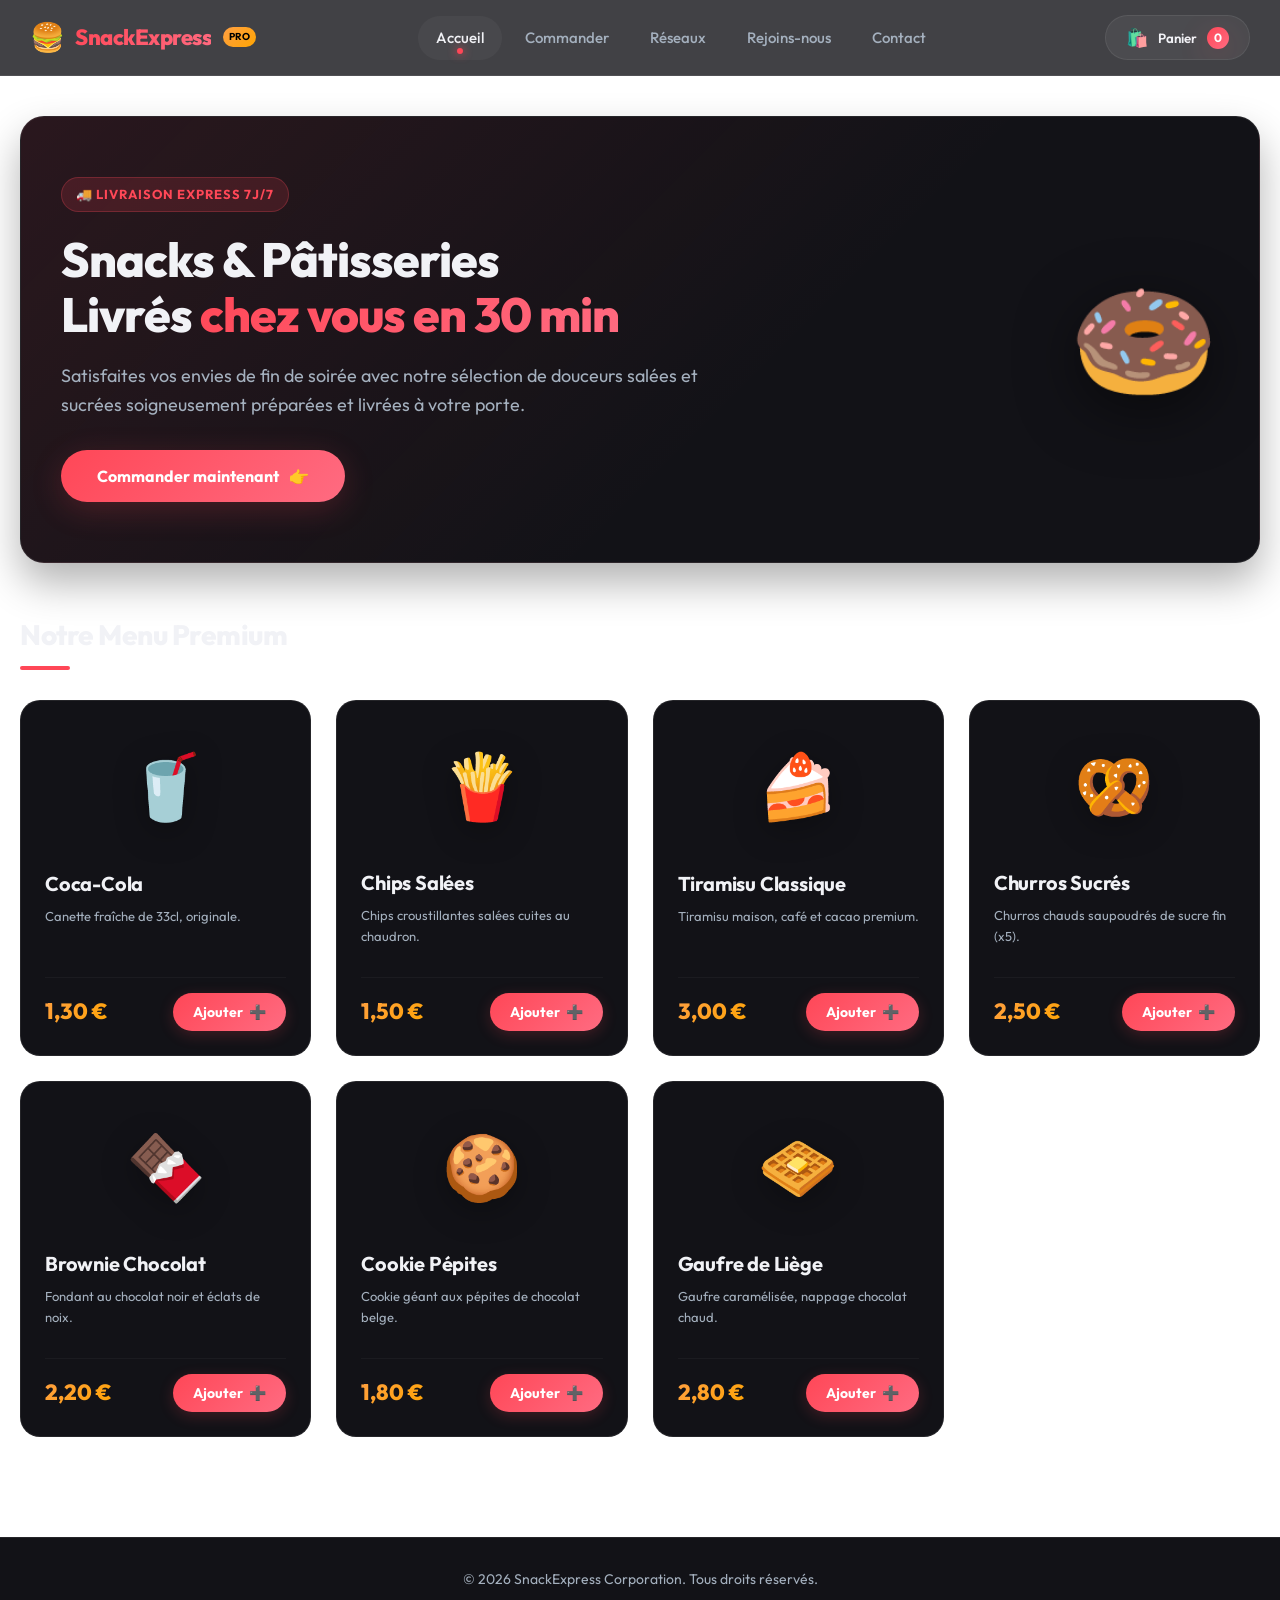
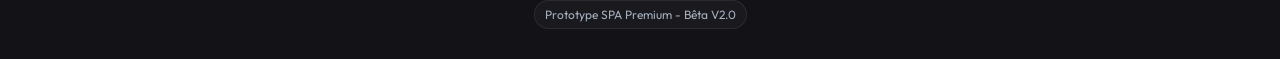
==== commit d6eb7761: "Add files via upload" ====
--- a/index.html
+++ b/index.html
@@ -43,7 +43,7 @@
 
     body {
       font-family: var(--font-outfit);
-      background-color: var(--bg-main);
+      background-color: transparent;
       color: var(--color-text);
       line-height: 1.6;
       overflow-x: hidden;
@@ -1437,9 +1437,123 @@
       box-shadow: 0 6px 20px rgba(37, 211, 102, 0.5);
       color: white;
     }
+    /* MOBILE RESPONSIVENESS */
+    @media (max-width: 768px) {
+      header {
+        padding: 10px;
+        flex-direction: column;
+        align-items: flex-start;
+        gap: 12px;
+      }
+
+      .logo-icon {
+        font-size: 22px;
+      }
+
+      .logo-text {
+        font-size: 18px;
+      }
+
+      .header-cart-container {
+        position: absolute;
+        top: 10px;
+        right: 10px;
+      }
+
+      .cart-trigger {
+        padding: 8px 14px;
+        font-size: 13px;
+      }
+
+      nav {
+        width: 100%;
+        overflow-x: auto;
+        justify-content: flex-start;
+        gap: 8px;
+        padding-bottom: 5px;
+        -webkit-overflow-scrolling: touch;
+        scrollbar-width: none; /* Firefox */
+      }
+      
+      nav::-webkit-scrollbar {
+        display: none; /* Safari/Chrome */
+      }
+
+      nav a {
+        font-size: 13px;
+        padding: 8px 14px;
+        white-space: nowrap;
+      }
+
+      .hero h1 {
+        font-size: 32px;
+      }
+      
+    /* PREMIUM ANIMATED BACKGROUND */
+    .animated-bg {
+      position: fixed;
+      top: 0;
+      left: 0;
+      width: 100vw;
+      height: 100vh;
+      z-index: -1;
+      overflow: hidden;
+      background-color: var(--bg-main);
+      pointer-events: none;
+    }
+
+    .blob {
+      position: absolute;
+      filter: blur(100px);
+      z-index: -1;
+      border-radius: 50%;
+      animation: float 20s infinite alternate ease-in-out;
+      transition: transform 0.5s ease-out;
+      will-change: transform;
+    }
+
+    .blob-1 {
+      width: 400px;
+      height: 400px;
+      background: rgba(255, 71, 87, 0.25);
+      top: -10%;
+      left: -10%;
+    }
+
+    .blob-2 {
+      width: 500px;
+      height: 500px;
+      background: rgba(255, 165, 2, 0.15);
+      bottom: -20%;
+      right: -10%;
+      animation-duration: 25s;
+    }
+
+    .blob-3 {
+      width: 300px;
+      height: 300px;
+      background: rgba(46, 213, 115, 0.1);
+      top: 40%;
+      left: 50%;
+      animation-duration: 30s;
+      animation-delay: -5s;
+    }
+
+    @keyframes float {
+      0% { transform: translate(0, 0) scale(1); }
+      33% { transform: translate(5%, -5%) scale(1.1); }
+      66% { transform: translate(-3%, 3%) scale(0.9); }
+      100% { transform: translate(0, 0) scale(1); }
+    }
   </style>
 </head>
 <body>
+  <!-- ANIMATED BACKGROUND -->
+  <div class="animated-bg" id="animated-bg">
+    <div class="blob blob-1"></div>
+    <div class="blob blob-2"></div>
+    <div class="blob blob-3"></div>
+  </div>
 
   <!-- HEADER -->
   <header>
@@ -2388,6 +2502,16 @@
       loadCart();
       router();
       
+      // Reactive background
+      document.addEventListener('mousemove', (e) => {
+        const bg = document.getElementById('animated-bg');
+        if(bg) {
+          const x = (e.clientX / window.innerWidth - 0.5) * 40; // max 20px movement
+          const y = (e.clientY / window.innerHeight - 0.5) * 40;
+          bg.style.transform = `translate(${x}px, ${y}px)`;
+        }
+      });
+      
       // Auto-set minimum date to now for delivery datetime input
       const tzoffset = (new Date()).getTimezoneOffset() * 60000;
       const localISOTime = (new Date(Date.now() - tzoffset)).toISOString().slice(0, 16);
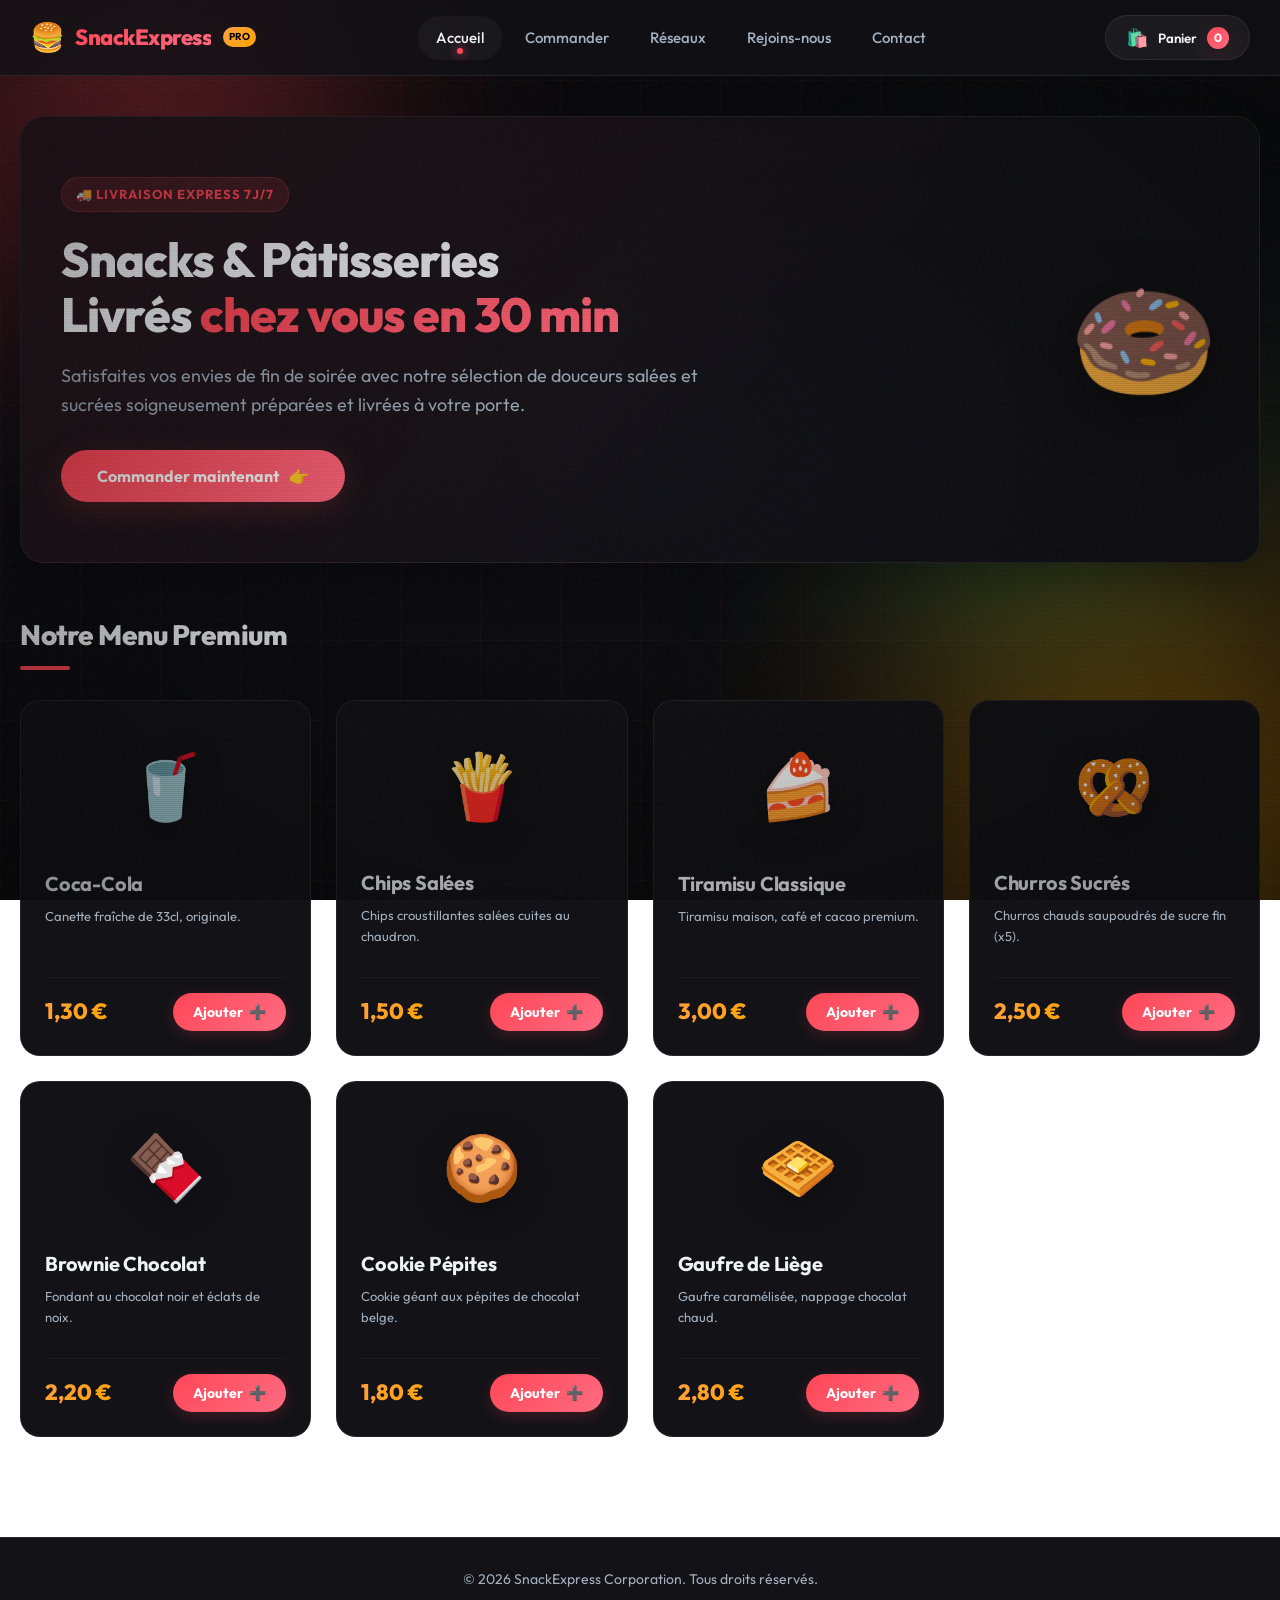
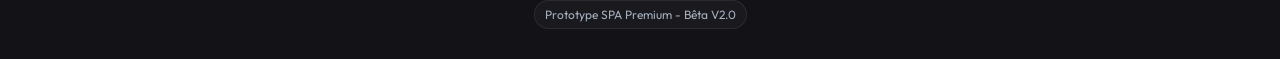
==== commit aefc9d98: "Rename index (1).html to index.html" ====
--- a/index.html
+++ b/index.html
@@ -11,7 +11,20 @@
   <link rel="preconnect" href="https://fonts.gstatic.com" crossorigin>
   <link href="https://fonts.googleapis.com/css2?family=Outfit:wght@300;400;500;600;700;800&display=swap" rel="stylesheet">
   
+  <!-- 🎨 FOND ANIMÉ NÉON CSS -->
+  <link rel="stylesheet" href="style-animated-bg.css">
+  
   <style>
+    /* Override des anciens styles du fond pour utiliser seulement les nouveaux */
+    .animated-bg {
+      z-index: -1 !important;
+    }
+    .blob {
+      z-index: auto !important;
+    }
+    .particle {
+      z-index: auto !important;
+    }
     /* VARIABLES & THEME SYSTEM */
     :root {
       --bg-main: #0a0a0c;
@@ -1489,7 +1502,7 @@
         font-size: 32px;
       }
       
-    /* PREMIUM ANIMATED BACKGROUND */
+    /* 🌟 ULTRA PREMIUM NÉON ANIMATED BACKGROUND 🌟 */
     .animated-bg {
       position: fixed;
       top: 0;
@@ -1498,62 +1511,293 @@
       height: 100vh;
       z-index: -1;
       overflow: hidden;
-      background-color: var(--bg-main);
+      background: linear-gradient(135deg, #0a0a0c 0%, #0f0f14 50%, #0a0a0c 100%);
       pointer-events: none;
-    }
-
+      filter: brightness(1) contrast(1.05);
+    }
+
+    /* 🔴 BLOBS NÉON FOOD - ULTRA STYLÉ */
     .blob {
       position: absolute;
-      filter: blur(100px);
-      z-index: -1;
+      filter: blur(130px);
+      z-index: 1;
       border-radius: 50%;
-      animation: float 20s infinite alternate ease-in-out;
-      transition: transform 0.5s ease-out;
+      animation: float 20s infinite ease-in-out;
+      transition: transform 0.6s cubic-bezier(0.34, 1.56, 0.64, 1);
       will-change: transform;
+      mix-blend-mode: screen;
     }
 
     .blob-1 {
+      width: 500px;
+      height: 500px;
+      background: radial-gradient(circle at 30% 30%, rgba(255, 107, 129, 0.5), rgba(255, 71, 87, 0.25), rgba(255, 71, 87, 0.05));
+      top: -15%;
+      left: -12%;
+      animation: float 22s infinite alternate ease-in-out, pulse-blob 4s infinite ease-in-out;
+      box-shadow: 
+        0 0 100px rgba(255, 71, 87, 0.5),
+        0 0 150px rgba(255, 71, 87, 0.3),
+        inset 0 0 80px rgba(255, 107, 129, 0.4);
+      filter: blur(130px) drop-shadow(0 0 40px rgba(255, 71, 87, 0.3));
+    }
+
+    .blob-2 {
+      width: 600px;
+      height: 600px;
+      background: radial-gradient(circle at 40% 40%, rgba(255, 200, 100, 0.45), rgba(255, 165, 2, 0.25), rgba(255, 165, 2, 0.05));
+      bottom: -18%;
+      right: -8%;
+      animation-duration: 28s, 5s;
+      animation-delay: 0s, -1s;
+      animation-name: float, pulse-blob;
+      mix-blend-mode: screen;
+      box-shadow: 
+        0 0 120px rgba(255, 165, 2, 0.45),
+        0 0 180px rgba(255, 165, 2, 0.25),
+        inset 0 0 100px rgba(255, 200, 100, 0.3);
+      filter: blur(130px) drop-shadow(0 0 50px rgba(255, 165, 2, 0.35));
+    }
+
+    .blob-3 {
       width: 400px;
       height: 400px;
-      background: rgba(255, 71, 87, 0.25);
-      top: -10%;
-      left: -10%;
-    }
-
-    .blob-2 {
-      width: 500px;
-      height: 500px;
-      background: rgba(255, 165, 2, 0.15);
-      bottom: -20%;
-      right: -10%;
-      animation-duration: 25s;
-    }
-
-    .blob-3 {
-      width: 300px;
-      height: 300px;
-      background: rgba(46, 213, 115, 0.1);
-      top: 40%;
-      left: 50%;
-      animation-duration: 30s;
-      animation-delay: -5s;
-    }
-
+      background: radial-gradient(circle at 50% 50%, rgba(100, 255, 180, 0.35), rgba(46, 213, 115, 0.15), rgba(46, 213, 115, 0.02));
+      top: 35%;
+      right: 8%;
+      animation-duration: 32s, 6s;
+      animation-delay: -8s, -2s;
+      animation-name: float, pulse-blob;
+      mix-blend-mode: overlay;
+      box-shadow: 
+        0 0 80px rgba(46, 213, 115, 0.35),
+        0 0 130px rgba(100, 255, 180, 0.2),
+        inset 0 0 70px rgba(100, 255, 180, 0.2);
+      filter: blur(130px) drop-shadow(0 0 35px rgba(46, 213, 115, 0.25));
+    }
+
+    /* ===== GRILLE SUBTILE EN MOUVEMENT ===== */
+    .animated-grid {
+      position: absolute;
+      top: 0;
+      left: 0;
+      width: 100%;
+      height: 100%;
+      background-image: 
+        linear-gradient(90deg, rgba(255, 71, 87, 0.08) 1px, transparent 1px),
+        linear-gradient(rgba(255, 71, 87, 0.08) 1px, transparent 1px),
+        linear-gradient(45deg, rgba(255, 165, 2, 0.03) 1px, transparent 1px);
+      background-size: 100px 100px, 100px 100px, 141px 141px;
+      animation: drift-grid 30s linear infinite;
+      z-index: 2;
+      opacity: 0.7;
+      mix-blend-mode: overlay;
+    }
+
+    /* ===== GRAIN DE FILM PREMIUM ===== */
+    .grain-effect {
+      position: absolute;
+      top: 0;
+      left: 0;
+      width: 100%;
+      height: 100%;
+      opacity: 0.25;
+      mix-blend-mode: overlay;
+      animation: grain-shift 0.8s steps(8) infinite;
+      z-index: 4;
+      background-image: url("data:image/svg+xml,%3Csvg viewBox='0 0 400 400' xmlns='http://www.w3.org/2000/svg'%3E%3Cfilter id='noiseFilter'%3E%3CfeTurbulence type='fractalNoise' baseFrequency='0.85' numOctaves='6' seed='2' /%3E%3C/filter%3E%3Crect width='400' height='400' fill='%23fff' filter='url(%23noiseFilter)'/%3E%3C/svg%3E");
+      background-size: 400px 400px;
+      pointer-events: none;
+    }
+
+    /* ===== PARTICULES FLOTTANTES (ÉTINCELLES DORÉES) ===== */
+    .particle {
+      position: absolute;
+      pointer-events: none;
+      z-index: 5;
+      border-radius: 50%;
+      animation: sparkle var(--duration) var(--delay) ease-out forwards;
+      --tx: var(--translateX, 0);
+      --ty: var(--translateY, 0);
+    }
+
+    .particle.gold {
+      background: radial-gradient(circle, #ffd700, #ffb347);
+      box-shadow: 0 0 8px rgba(255, 215, 0, 0.8), inset 0 0 4px rgba(255, 255, 200, 0.6);
+    }
+
+    .particle.orange {
+      background: radial-gradient(circle, #ff9f43, #ff7043);
+      box-shadow: 0 0 10px rgba(255, 159, 67, 0.7);
+    }
+
+    .particle.pink {
+      background: radial-gradient(circle, #ff6b81, #ff4757);
+      box-shadow: 0 0 8px rgba(255, 71, 87, 0.6);
+    }
+
+    /* ===== VIGNETTE PREMIUM ULTRA LUXE ===== */
+    .vignette-overlay {
+      position: absolute;
+      top: 0;
+      left: 0;
+      width: 100%;
+      height: 100%;
+      background: 
+        radial-gradient(ellipse at center, transparent 0%, rgba(10, 10, 12, 0.2) 40%, rgba(10, 10, 12, 0.6) 100%),
+        radial-gradient(ellipse 800px 600px at 30% 20%, rgba(255, 71, 87, 0.05) 0%, transparent 40%);
+      z-index: 5;
+      pointer-events: none;
+      mix-blend-mode: multiply;
+      box-shadow: inset 0 0 200px rgba(0, 0, 0, 0.3);
+    }
+
+    /* ===== ANIMATIONS ===== */
     @keyframes float {
-      0% { transform: translate(0, 0) scale(1); }
-      33% { transform: translate(5%, -5%) scale(1.1); }
-      66% { transform: translate(-3%, 3%) scale(0.9); }
-      100% { transform: translate(0, 0) scale(1); }
+      0% { 
+        transform: translate(0, 0) scale(1) rotate(0deg); 
+      }
+      25% { 
+        transform: translate(15%, -10%) scale(1.15) rotate(90deg); 
+      }
+      50% { 
+        transform: translate(-10%, 12%) scale(0.9) rotate(180deg); 
+      }
+      75% { 
+        transform: translate(10%, -6%) scale(1.12) rotate(270deg); 
+      }
+      100% { 
+        transform: translate(0, 0) scale(1) rotate(360deg); 
+      }
+    }
+
+    @keyframes pulse-blob {
+      0%, 100% { 
+        filter: blur(120px) drop-shadow(0 0 50px rgba(255, 71, 87, 0.3)) brightness(1);
+        opacity: 0.35;
+      }
+      50% { 
+        filter: blur(110px) drop-shadow(0 0 100px rgba(255, 71, 87, 0.6)) brightness(1.2);
+        opacity: 0.5;
+      }
+    }
+
+    @keyframes drift-grid {
+      0% { transform: translateY(0px) translateX(0px) rotate(0deg); }
+      100% { transform: translateY(100px) translateX(30px) rotate(2deg); }
+    }
+
+    @keyframes sparkle {
+      0% { 
+        opacity: 0;
+        transform: translate(0, 0) scale(1.3);
+        filter: blur(0px);
+      }
+      10% { 
+        opacity: 1;
+        filter: blur(0.2px);
+      }
+      85% { 
+        opacity: 0.8;
+      }
+      100% { 
+        opacity: 0;
+        transform: translate(var(--tx), var(--ty)) scale(0.1);
+        filter: blur(3px);
+      }
+    }
+
+    @keyframes grain-shift {
+      0% { background-position: 0 0; }
+      100% { background-position: 60px 60px; }
+    }
+
+    @keyframes glow-pulse {
+      0%, 100% {
+        filter: drop-shadow(0 0 30px rgba(255, 71, 87, 0.2));
+      }
+      50% {
+        filter: drop-shadow(0 0 80px rgba(255, 165, 2, 0.4));
+      }
+    }
+
+    /* ===== SCANLINES CYBERPUNK ===== */
+    .scanlines-overlay {
+      position: fixed;
+      top: 0;
+      left: 0;
+      width: 100%;
+      height: 100%;
+      z-index: 10;
+      background: repeating-linear-gradient(
+        0deg,
+        rgba(0, 0, 0, 0.05) 0px,
+        rgba(0, 0, 0, 0.05) 1px,
+        transparent 1px,
+        transparent 3px
+      );
+      animation: scanline-drift 12s linear infinite;
+      pointer-events: none;
+      mix-blend-mode: overlay;
+      opacity: 0.6;
+    }
+
+    @keyframes scanline-drift {
+      0% { transform: translateY(0); }
+      100% { transform: translateY(100px); }
+    }
+
+    /* ===== CHROMATIC GLITCH (Accent rare) ===== */
+    @keyframes chromatic-shift {
+      0% { transform: translate(-2px, -2px); }
+      33% { transform: translate(2px, 2px); }
+      66% { transform: translate(-1px, 1px); }
+      100% { transform: translate(0, 0); }
+    }
+
+    .glitch-accent {
+      position: absolute;
+      width: 150px;
+      height: 150px;
+      border-radius: 50%;
+      filter: blur(60px);
+      opacity: 0.1;
+      animation: chromatic-shift 8s ease-in-out infinite;
+      pointer-events: none;
+      z-index: 2;
+      mix-blend-mode: multiply;
+    }
+
+    .glitch-cyan {
+      background: rgba(0, 255, 255, 0.2);
+      top: 10%;
+      right: 5%;
+    }
+
+    .glitch-magenta {
+      background: rgba(255, 0, 255, 0.2);
+      bottom: 15%;
+      left: 10%;
+      animation-delay: -4s;
     }
   </style>
 </head>
 <body>
-  <!-- ANIMATED BACKGROUND -->
-  <div class="animated-bg" id="animated-bg">
+  <!-- 🌌 FOND ANIMÉ NÉON -->
+  <div class="animated-bg">
     <div class="blob blob-1"></div>
     <div class="blob blob-2"></div>
     <div class="blob blob-3"></div>
+    <div class="animated-grid"></div>
   </div>
+  
+  <!-- 🎆 CONTENEUR PARTICULES -->
+  <div class="particles-container" id="particles-container"></div>
+  
+  <!-- ✨ OVERLAYS -->
+  <div class="vignette"></div>
+  <div class="grain"></div>
+  <div class="scanlines"></div>
 
   <!-- HEADER -->
   <header>
@@ -2495,22 +2739,145 @@
       }, 5000);
     }
 
-    // 8. EVENT LISTENERS
+    // 8. EVENT LISTENERS & PARTICLE SYSTEM
+    
+    /* 🎆 SYSTÈME DE PARTICULES FLOTTANTES - ÉTINCELLES NÉON 🎆 */
+    function createParticles() {
+      const container = document.getElementById('particles-container');
+      if (!container) return;
+      
+      const colors = ['gold', 'orange', 'pink'];
+      const particleCount = window.innerWidth > 768 ? 40 : 20; // Réduit pour perf
+      
+      for (let i = 0; i < particleCount; i++) {
+        const particle = document.createElement('div');
+        particle.className = `particle ${colors[Math.floor(Math.random() * colors.length)]}`;
+        
+        // Position aléatoire
+        const side = Math.random();
+        let startX, startY;
+        
+        if (side < 0.33) {
+          startX = Math.random() * window.innerWidth;
+          startY = window.innerHeight;
+        } else if (side < 0.66) {
+          startX = window.innerWidth;
+          startY = Math.random() * window.innerHeight;
+        } else {
+          startX = -50;
+          startY = Math.random() * window.innerHeight;
+        }
+        
+        // Déplacement aléatoire
+        const translateX = (Math.random() - 0.5) * 250;
+        const translateY = (Math.random() - 0.5) * 350 - 150;
+        
+        // Durée et délai
+        const duration = 8 + Math.random() * 12;
+        const delay = Math.random() * 2;
+        const size = 2 + Math.random() * 6;
+        
+        particle.style.left = startX + 'px';
+        particle.style.top = startY + 'px';
+        particle.style.width = size + 'px';
+        particle.style.height = size + 'px';
+        particle.style.setProperty('--translateX', translateX + 'px');
+        particle.style.setProperty('--translateY', translateY + 'px');
+        particle.style.setProperty('--duration', duration + 's');
+        particle.style.setProperty('--delay', delay + 's');
+        
+        container.appendChild(particle);
+        
+        // Supprimer après animation
+        setTimeout(() => {
+          particle.remove();
+        }, (duration + delay) * 1000);
+      }
+      
+      // Créer nouvelles particules régulièrement
+      setTimeout(createParticles, 3000);
+    }
+    
+    /* ✨ PULSATIONS GLOW ALÉATOIRES DES BLOBS (SIMPLIFIÉ) ✨ */
+    function createRandomGlowPulses() {
+      const blobs = document.querySelectorAll('.blob');
+      if (blobs.length === 0) return;
+      
+      setInterval(() => {
+        const randomBlob = blobs[Math.floor(Math.random() * blobs.length)];
+        const colors = [
+          'rgba(255, 71, 87, 0.3)',
+          'rgba(255, 165, 2, 0.25)',
+          'rgba(46, 213, 115, 0.25)'
+        ];
+        
+        const originalStyle = randomBlob.style.cssText;
+        randomBlob.style.filter = randomBlob.style.filter + ` drop-shadow(0 0 60px ${colors[Math.floor(Math.random() * 3)]})`;
+        
+        setTimeout(() => {
+          randomBlob.style.cssText = originalStyle;
+        }, 800);
+      }, 4000);
+    }
+    
+    /* 🎯 EFFET PARALLAX AVANCÉ - RÉACTIVE AUX MOUVEMENTS */
+    function setupAdvancedParallax() {
+      const bg = document.getElementById('animated-bg');
+      const blobs = document.querySelectorAll('.blob');
+      const grid = document.querySelector('.animated-grid');
+      
+      if (!bg) return;
+      
+      let mouseX = window.innerWidth / 2;
+      let mouseY = window.innerHeight / 2;
+      
+      document.addEventListener('mousemove', (e) => {
+        mouseX = e.clientX;
+        mouseY = e.clientY;
+        
+        // Mouvement subtil du fond global + zoom léger
+        const bgX = (mouseX / window.innerWidth - 0.5) * 60;
+        const bgY = (mouseY / window.innerHeight - 0.5) * 60;
+        const zoomIntensity = 1 + ((mouseX / window.innerWidth - 0.5) * 0.02);
+        bg.style.transform = `translate(${bgX}px, ${bgY}px) scale(${zoomIntensity})`;
+        
+        // Mouvements différents pour chaque blob (parallax profond)
+        blobs.forEach((blob, index) => {
+          const intensity = (index + 1) * 0.4;
+          const x = (mouseX / window.innerWidth - 0.5) * 50 * intensity;
+          const y = (mouseY / window.innerHeight - 0.5) * 50 * intensity;
+          blob.style.transform = `translate(${x}px, ${y}px)`;
+        });
+        
+        // La grille aussi réagit légèrement
+        if (grid) {
+          const gridX = (mouseX / window.innerWidth - 0.5) * 20;
+          grid.style.transform = `translateX(${gridX}px)`;
+        }
+      });
+      
+      // Reset au départ
+      document.addEventListener('mouseleave', () => {
+        bg.style.transform = 'translate(0, 0) scale(1)';
+        blobs.forEach(blob => {
+          blob.style.transform = 'translate(0, 0)';
+        });
+        if (grid) {
+          grid.style.transform = 'translateX(0)';
+        }
+      });
+    }
+    
     window.addEventListener('hashchange', router);
     window.addEventListener('load', () => {
       renderProductGrid();
       loadCart();
       router();
       
-      // Reactive background
-      document.addEventListener('mousemove', (e) => {
-        const bg = document.getElementById('animated-bg');
-        if(bg) {
-          const x = (e.clientX / window.innerWidth - 0.5) * 40; // max 20px movement
-          const y = (e.clientY / window.innerHeight - 0.5) * 40;
-          bg.style.transform = `translate(${x}px, ${y}px)`;
-        }
-      });
+      // 🎆 LES PARTICULES ET PARALLAX SONT GÉRÉES PAR script-animated-bg.js
+      // createParticles() - maintenant géré par le script externe
+      // createRandomGlowPulses() - supprimé (trop complexe)
+      // setupAdvancedParallax() - maintenant géré par le script externe
       
       // Auto-set minimum date to now for delivery datetime input
       const tzoffset = (new Date()).getTimezoneOffset() * 60000;
@@ -2521,5 +2888,8 @@
       }
     });
   </script>
+
+  <!-- 🎨 SCRIPT FOND ANIMÉ NÉON -->
+  <script src="script-animated-bg.js"></script>
 </body>
-</html>+</html>
--- a/style-animated-bg.css
+++ b/style-animated-bg.css
@@ -0,0 +1,271 @@
+/* ============================================
+   ✨ STYLE FOND ANIMÉ NÉON - SnackExpress ✨
+   ============================================ */
+
+/* FOND PRINCIPAL FIXE */
+.animated-bg {
+  position: fixed;
+  top: 0;
+  left: 0;
+  width: 100vw;
+  height: 100vh;
+  z-index: -1;
+  background: linear-gradient(180deg, #0a0a0c 0%, #0f0f14 50%, #0a0a0c 100%);
+  overflow: hidden;
+  pointer-events: none;
+}
+
+/* ========== BLOBS NÉON ANIMÉS ========== */
+.blob {
+  position: absolute;
+  border-radius: 50%;
+  filter: blur(100px);
+  will-change: transform;
+  pointer-events: none;
+}
+
+.blob-1 {
+  width: 400px;
+  height: 400px;
+  background: radial-gradient(circle, rgba(255, 71, 87, 0.6), rgba(255, 71, 87, 0.1));
+  top: -10%;
+  left: -5%;
+  animation: blob-float-1 25s ease-in-out infinite;
+  box-shadow: 0 0 80px rgba(255, 71, 87, 0.5), 0 0 150px rgba(255, 71, 87, 0.3);
+}
+
+.blob-2 {
+  width: 500px;
+  height: 500px;
+  background: radial-gradient(circle, rgba(255, 165, 2, 0.5), rgba(255, 165, 2, 0.1));
+  bottom: -15%;
+  right: -10%;
+  animation: blob-float-2 30s ease-in-out infinite;
+  animation-delay: -5s;
+  box-shadow: 0 0 100px rgba(255, 165, 2, 0.4), 0 0 180px rgba(255, 165, 2, 0.2);
+}
+
+.blob-3 {
+  width: 350px;
+  height: 350px;
+  background: radial-gradient(circle, rgba(46, 213, 115, 0.4), rgba(46, 213, 115, 0.05));
+  top: 30%;
+  right: 5%;
+  animation: blob-float-3 35s ease-in-out infinite;
+  animation-delay: -10s;
+  box-shadow: 0 0 70px rgba(46, 213, 115, 0.3);
+}
+
+/* ========== ANIMATIONS BLOBS ========== */
+@keyframes blob-float-1 {
+  0% {
+    transform: translate(0, 0) scale(1);
+  }
+  25% {
+    transform: translate(30px, -40px) scale(1.1);
+  }
+  50% {
+    transform: translate(-20px, 30px) scale(0.95);
+  }
+  75% {
+    transform: translate(20px, -20px) scale(1.05);
+  }
+  100% {
+    transform: translate(0, 0) scale(1);
+  }
+}
+
+@keyframes blob-float-2 {
+  0% {
+    transform: translate(0, 0) scale(1);
+  }
+  33% {
+    transform: translate(-40px, 50px) scale(1.08);
+  }
+  66% {
+    transform: translate(30px, -30px) scale(0.92);
+  }
+  100% {
+    transform: translate(0, 0) scale(1);
+  }
+}
+
+@keyframes blob-float-3 {
+  0% {
+    transform: translate(0, 0) scale(1);
+  }
+  25% {
+    transform: translate(-30px, -35px) scale(1.12);
+  }
+  50% {
+    transform: translate(25px, 40px) scale(0.88);
+  }
+  75% {
+    transform: translate(-15px, 15px) scale(1.06);
+  }
+  100% {
+    transform: translate(0, 0) scale(1);
+  }
+}
+
+/* ========== GRILLE ANIMÉE ========== */
+.animated-grid {
+  position: absolute;
+  top: 0;
+  left: 0;
+  width: 100%;
+  height: 100%;
+  background-image: 
+    linear-gradient(90deg, rgba(255, 71, 87, 0.1) 1px, transparent 1px),
+    linear-gradient(rgba(255, 71, 87, 0.1) 1px, transparent 1px);
+  background-size: 80px 80px;
+  animation: grid-move 20s linear infinite;
+  z-index: 0;
+  pointer-events: none;
+  opacity: 0.5;
+}
+
+@keyframes grid-move {
+  0% {
+    transform: translateY(0px);
+  }
+  100% {
+    transform: translateY(80px);
+  }
+}
+
+/* ========== PARTICULES FLOTTANTES DORÉES ========== */
+.particles-container {
+  position: fixed;
+  top: 0;
+  left: 0;
+  width: 100%;
+  height: 100%;
+  z-index: 2;
+  pointer-events: none;
+}
+
+.particle {
+  position: absolute;
+  border-radius: 50%;
+  pointer-events: none;
+  animation: particle-float 10s ease-out forwards;
+}
+
+.particle.gold {
+  background: radial-gradient(circle, #ffd700, #ffb347);
+  box-shadow: 0 0 15px rgba(255, 215, 0, 0.8), 0 0 30px rgba(255, 215, 0, 0.4);
+}
+
+.particle.orange {
+  background: radial-gradient(circle, #ff9f43, #ff7043);
+  box-shadow: 0 0 15px rgba(255, 159, 67, 0.8), 0 0 30px rgba(255, 159, 67, 0.4);
+}
+
+.particle.pink {
+  background: radial-gradient(circle, #ff6b81, #ff4757);
+  box-shadow: 0 0 15px rgba(255, 71, 87, 0.8), 0 0 30px rgba(255, 71, 87, 0.4);
+}
+
+@keyframes particle-float {
+  0% {
+    opacity: 1;
+    transform: translate(0, 0) scale(1);
+  }
+  100% {
+    opacity: 0;
+    transform: translate(var(--tx), var(--ty)) scale(0);
+  }
+}
+
+/* ========== VIGNETTE SOMBRE ========== */
+.vignette {
+  position: fixed;
+  top: 0;
+  left: 0;
+  width: 100%;
+  height: 100%;
+  background: radial-gradient(ellipse at center, transparent 0%, rgba(0, 0, 0, 0.4) 100%);
+  z-index: 1;
+  pointer-events: none;
+}
+
+/* ========== GRAIN DE FILM ========== */
+.grain {
+  position: fixed;
+  top: 0;
+  left: 0;
+  width: 100%;
+  height: 100%;
+  background-image: 
+    url("data:image/svg+xml,%3Csvg viewBox='0 0 300 300' xmlns='http://www.w3.org/2000/svg'%3E%3Cfilter id='noise'%3E%3CfeTurbulence type='fractalNoise' baseFrequency='0.9' numOctaves='4'/%3E%3C/filter%3E%3Crect width='100%25' height='100%25' filter='url(%23noise)' opacity='0.03'/%3E%3C/svg%3E");
+  z-index: 3;
+  pointer-events: none;
+  animation: grain-animate 8s steps(10) infinite;
+}
+
+@keyframes grain-animate {
+  0% {
+    background-position: 0 0;
+  }
+  100% {
+    background-position: 100px 100px;
+  }
+}
+
+/* ========== SCANLINES CYBERPUNK ========== */
+.scanlines {
+  position: fixed;
+  top: 0;
+  left: 0;
+  width: 100%;
+  height: 100%;
+  background: repeating-linear-gradient(
+    0deg,
+    rgba(0, 0, 0, 0.1) 0px,
+    rgba(0, 0, 0, 0.1) 1px,
+    transparent 1px,
+    transparent 2px
+  );
+  animation: scanlines-scroll 8s linear infinite;
+  z-index: 4;
+  pointer-events: none;
+  mix-blend-mode: overlay;
+}
+
+@keyframes scanlines-scroll {
+  0% {
+    transform: translateY(0);
+  }
+  100% {
+    transform: translateY(10px);
+  }
+}
+
+/* ========== RESPONSIVE ========== */
+@media (max-width: 768px) {
+  .blob-1 {
+    width: 250px;
+    height: 250px;
+    top: -5%;
+    left: 0%;
+  }
+  
+  .blob-2 {
+    width: 300px;
+    height: 300px;
+    bottom: -10%;
+    right: 0%;
+  }
+  
+  .blob-3 {
+    width: 200px;
+    height: 200px;
+    top: 40%;
+    right: 0%;
+  }
+  
+  .animated-grid {
+    background-size: 60px 60px;
+  }
+}
